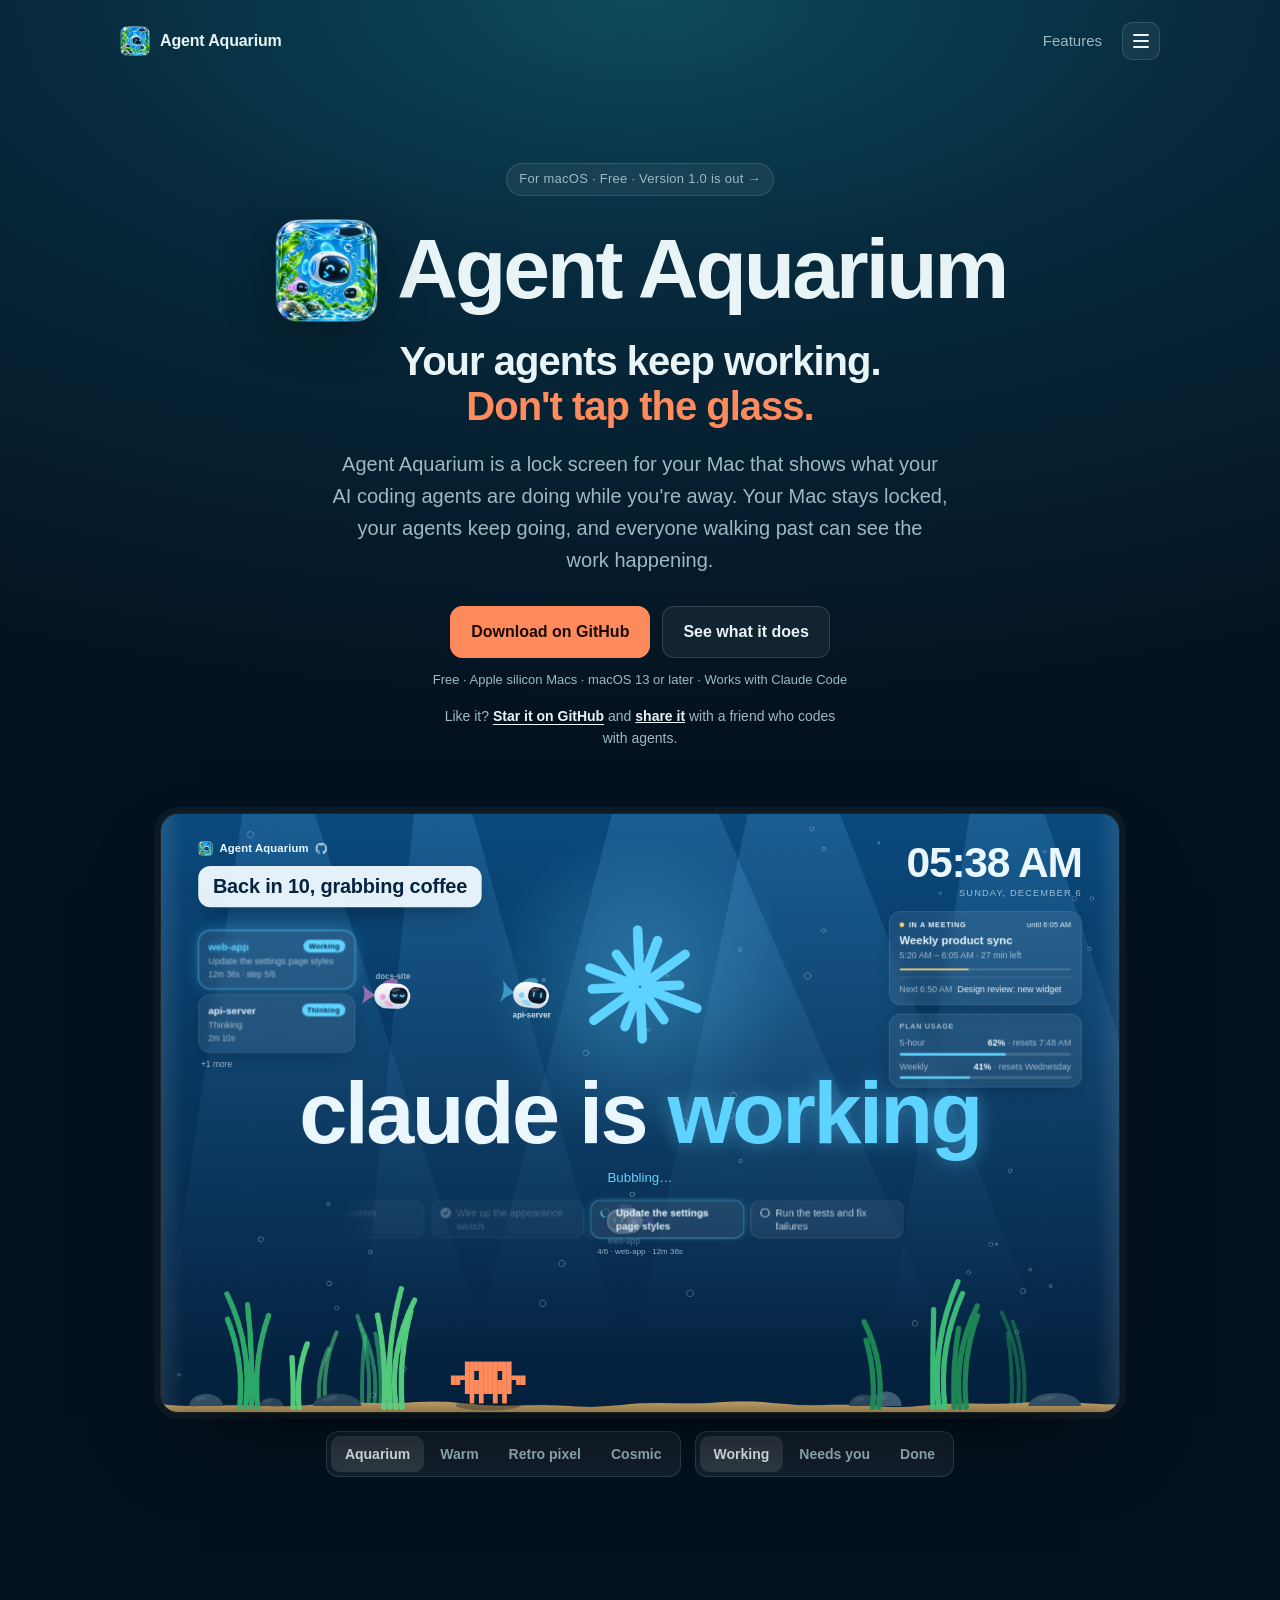
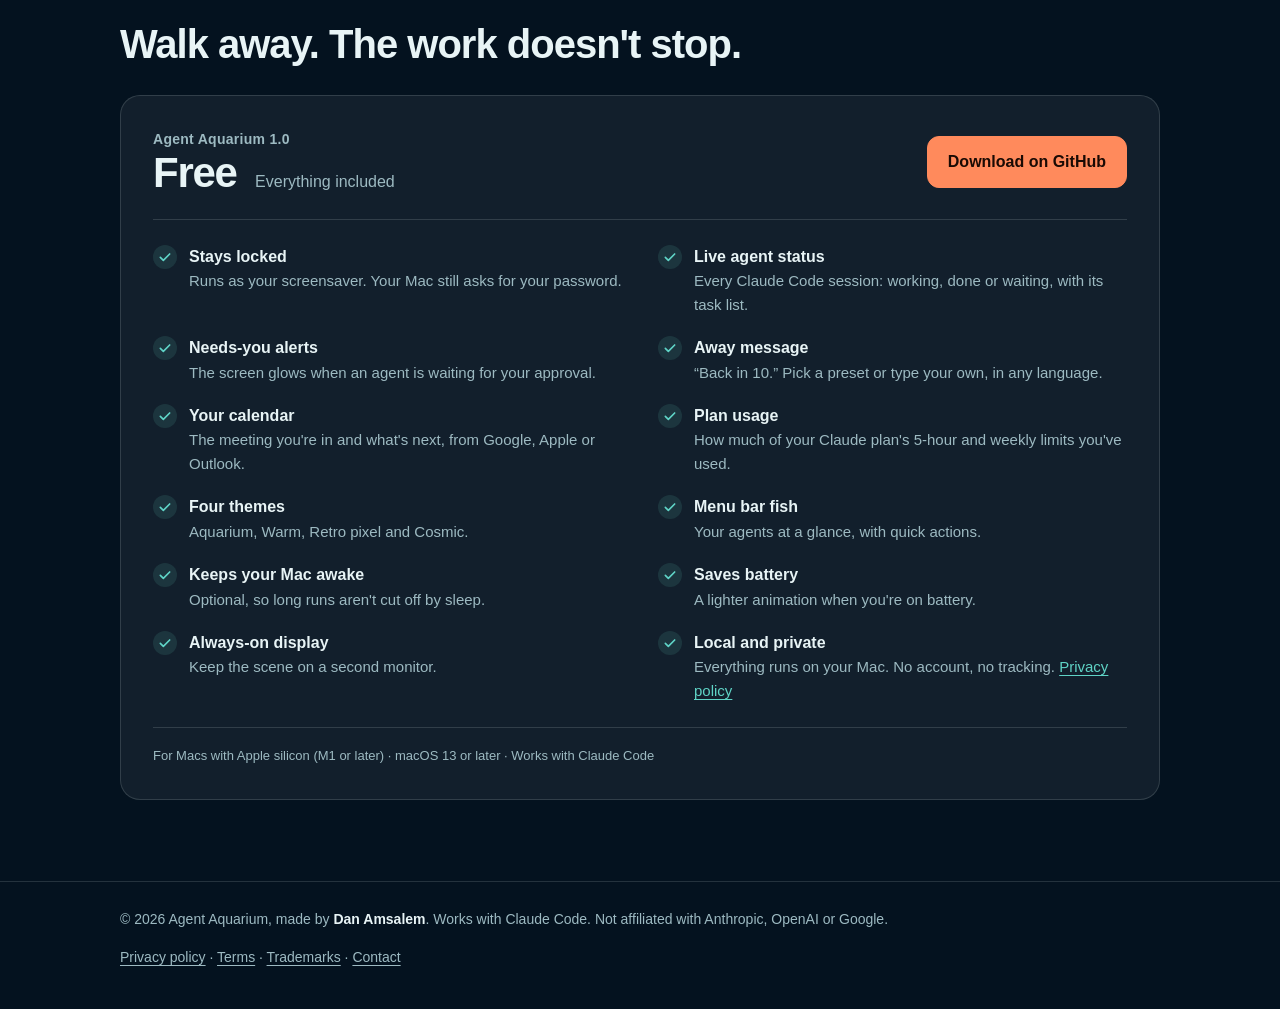
==== index.html @ f680d47b "Homepage: features as one plan-style list (Free, everything included) instead of cards" ====
<!doctype html>
<html lang="en">
<head>
<meta charset="utf-8">
<meta name="viewport" content="width=device-width, initial-scale=1">
<title>Agent Aquarium: a lock screen for your AI agents</title>
<meta name="description" content="Agent Aquarium is a Mac lock screen that shows what your AI coding agents are doing while you're away. Your Mac stays locked. Your agents keep working.">
<link rel="canonical" href="https://agentaquarium.danamsalem.com/">
<meta property="og:type" content="website">
<meta property="og:site_name" content="Agent Aquarium">
<meta property="og:title" content="Agent Aquarium: a lock screen for your AI agents">
<meta property="og:description" content="Agent Aquarium is a Mac lock screen that shows what your AI coding agents are doing while you're away. Your Mac stays locked. Your agents keep working.">
<meta property="og:url" content="https://agentaquarium.danamsalem.com/">
<meta property="og:image" content="https://agentaquarium.danamsalem.com/og-image.png">
<meta property="og:image:width" content="1200">
<meta property="og:image:height" content="630">
<meta property="og:image:alt" content="The Agent Aquarium lock screen: &quot;claude is working&quot; over an aquarium, with session cards, a meeting and plan usage">
<meta name="twitter:card" content="summary_large_image">
<meta name="twitter:title" content="Agent Aquarium: a lock screen for your AI agents">
<meta name="twitter:description" content="Agent Aquarium is a Mac lock screen that shows what your AI coding agents are doing while you're away. Your Mac stays locked. Your agents keep working.">
<meta name="twitter:image" content="https://agentaquarium.danamsalem.com/og-image.png">
<meta name="theme-color" content="#04121f">
<link rel="icon" href="/favicon.png" type="image/png">
<link rel="apple-touch-icon" href="/apple-touch-icon.png">
<link rel="stylesheet" href="style.css">
</head>
<body>
<div class="bubbles" aria-hidden="true" id="bubbles"></div>

<header class="wrap nav">
  <a class="logo" href="/" aria-label="Agent Aquarium home">
    <img src="/logo.png" alt="" width="30" height="30">
    Agent Aquarium
  </a>
  <nav><a class="hide-sm" href="#features">Features</a>
    <details class="menu">
      <summary aria-label="Menu"><span></span><span></span><span></span></summary>
      <div class="menu-panel"><a href="/" aria-current="page">Home</a><a href="/#features">Features</a><a href="/privacy">Privacy policy</a><a href="/terms">Terms</a><a href="/trademarks">Trademarks</a><a href="https://github.com/danamsalem/agent-aquarium">GitHub</a><a href="https://github.com/danamsalem/agent-aquarium/issues">Contact</a></div>
    </details>
  </nav>
</header>

<main>
  <section class="wrap hero">
    <a class="badge" href="https://github.com/danamsalem/agent-aquarium">For macOS · Free · Version 1.0 is out →</a>
    <h1><img src="/logo-large.png" alt="" width="120" height="120">Agent Aquarium</h1>
    <h2 class="tagline">Your agents keep working. <em>Don't tap the glass.</em></h2>
    <p>Agent Aquarium is a lock screen for your Mac that shows what your AI coding agents are doing while you're away. Your Mac stays locked, your agents keep going, and everyone walking past can see the work happening.</p>
    <div class="cta">
      <a class="btn primary" href="https://github.com/danamsalem/agent-aquarium/releases/latest">Download on GitHub</a>
      <a class="btn" href="#features">See what it does</a>
    </div>
    <p class="req">Free · Apple silicon Macs · macOS 13 or later · Works with Claude Code</p>
    <p class="ask">Like it? <a href="https://github.com/danamsalem/agent-aquarium">Star it on GitHub</a> and <button type="button" class="link" id="share">share it</button> with a friend who codes with agents.</p>

    <figure class="tank">
      <div class="screen" id="screen">
        <div class="stage" id="stage">
          <iframe id="live" src="/demo/?display&amp;demo=working&amp;theme=aquarium&amp;text=Back%20in%2010,%20grabbing%20coffee" title="The Agent Aquarium lock screen, running live" tabindex="-1" loading="lazy"></iframe>
          <div class="mac-lock" id="macLock" aria-hidden="true">
            <div class="mac-clock"><div class="mac-date" id="macDate"></div><div class="mac-time" id="macTime"></div></div>
            <div class="mac-login">
              <div class="mac-pfp"><svg viewBox="0 0 64 64"><circle cx="32" cy="25" r="11"/><path d="M12 54c2-11 10-17 20-17s18 6 20 17"/></svg></div>
              <div class="mac-name">Dan Amsalem</div>
              <div class="mac-field">Enter Password</div>
              <div class="mac-hint">Touch ID or Enter Password</div>
            </div>
          </div>
        </div>
      </div>
      <figcaption>
        <div class="seg" id="themes" aria-label="Theme">
          <button data-theme="aquarium" aria-pressed="true">Aquarium</button><button data-theme="warm" aria-pressed="false">Warm</button><button data-theme="pixel" aria-pressed="false">Retro pixel</button><button data-theme="cosmic" aria-pressed="false">Cosmic</button></div>
        <div class="seg" id="states" aria-label="Agent state">
          <button data-demo="working" aria-pressed="true">Working</button><button data-demo="waiting" aria-pressed="false">Needs you</button><button data-demo="done" aria-pressed="false">Done</button>
        </div>
      </figcaption>
    </figure>
  </section>

  <section class="wrap features" id="features">
    <h2>Walk away. The work doesn't stop.</h2>
    <div class="plan">
      <div class="plan-head">
        <div>
          <div class="plan-name">Agent Aquarium 1.0</div>
          <div class="plan-price">Free <span>Everything included</span></div>
        </div>
        <a class="btn primary" href="https://github.com/danamsalem/agent-aquarium/releases/latest">Download on GitHub</a>
      </div>
      <ul class="plan-list">
        <li><svg class="check" viewBox="0 0 24 24" aria-hidden="true"><path fill="none" stroke="currentColor" stroke-linecap="round" stroke-linejoin="round" stroke-width="2.5" d="m5 12.5 4.5 4.5L19 7.5"/></svg><div><b>Stays locked</b><span>Runs as your screensaver. Your Mac still asks for your password.</span></div></li>
        <li><svg class="check" viewBox="0 0 24 24" aria-hidden="true"><path fill="none" stroke="currentColor" stroke-linecap="round" stroke-linejoin="round" stroke-width="2.5" d="m5 12.5 4.5 4.5L19 7.5"/></svg><div><b>Live agent status</b><span>Every Claude Code session: working, done or waiting, with its task list.</span></div></li>
        <li><svg class="check" viewBox="0 0 24 24" aria-hidden="true"><path fill="none" stroke="currentColor" stroke-linecap="round" stroke-linejoin="round" stroke-width="2.5" d="m5 12.5 4.5 4.5L19 7.5"/></svg><div><b>Needs-you alerts</b><span>The screen glows when an agent is waiting for your approval.</span></div></li>
        <li><svg class="check" viewBox="0 0 24 24" aria-hidden="true"><path fill="none" stroke="currentColor" stroke-linecap="round" stroke-linejoin="round" stroke-width="2.5" d="m5 12.5 4.5 4.5L19 7.5"/></svg><div><b>Away message</b><span>“Back in 10.” Pick a preset or type your own, in any language.</span></div></li>
        <li><svg class="check" viewBox="0 0 24 24" aria-hidden="true"><path fill="none" stroke="currentColor" stroke-linecap="round" stroke-linejoin="round" stroke-width="2.5" d="m5 12.5 4.5 4.5L19 7.5"/></svg><div><b>Your calendar</b><span>The meeting you're in and what's next, from Google, Apple or Outlook.</span></div></li>
        <li><svg class="check" viewBox="0 0 24 24" aria-hidden="true"><path fill="none" stroke="currentColor" stroke-linecap="round" stroke-linejoin="round" stroke-width="2.5" d="m5 12.5 4.5 4.5L19 7.5"/></svg><div><b>Plan usage</b><span>How much of your Claude plan's 5-hour and weekly limits you've used.</span></div></li>
        <li><svg class="check" viewBox="0 0 24 24" aria-hidden="true"><path fill="none" stroke="currentColor" stroke-linecap="round" stroke-linejoin="round" stroke-width="2.5" d="m5 12.5 4.5 4.5L19 7.5"/></svg><div><b>Four themes</b><span>Aquarium, Warm, Retro pixel and Cosmic.</span></div></li>
        <li><svg class="check" viewBox="0 0 24 24" aria-hidden="true"><path fill="none" stroke="currentColor" stroke-linecap="round" stroke-linejoin="round" stroke-width="2.5" d="m5 12.5 4.5 4.5L19 7.5"/></svg><div><b>Menu bar fish</b><span>Your agents at a glance, with quick actions.</span></div></li>
        <li><svg class="check" viewBox="0 0 24 24" aria-hidden="true"><path fill="none" stroke="currentColor" stroke-linecap="round" stroke-linejoin="round" stroke-width="2.5" d="m5 12.5 4.5 4.5L19 7.5"/></svg><div><b>Keeps your Mac awake</b><span>Optional, so long runs aren't cut off by sleep.</span></div></li>
        <li><svg class="check" viewBox="0 0 24 24" aria-hidden="true"><path fill="none" stroke="currentColor" stroke-linecap="round" stroke-linejoin="round" stroke-width="2.5" d="m5 12.5 4.5 4.5L19 7.5"/></svg><div><b>Saves battery</b><span>A lighter animation when you're on battery.</span></div></li>
        <li><svg class="check" viewBox="0 0 24 24" aria-hidden="true"><path fill="none" stroke="currentColor" stroke-linecap="round" stroke-linejoin="round" stroke-width="2.5" d="m5 12.5 4.5 4.5L19 7.5"/></svg><div><b>Always-on display</b><span>Keep the scene on a second monitor.</span></div></li>
        <li><svg class="check" viewBox="0 0 24 24" aria-hidden="true"><path fill="none" stroke="currentColor" stroke-linecap="round" stroke-linejoin="round" stroke-width="2.5" d="m5 12.5 4.5 4.5L19 7.5"/></svg><div><b>Local and private</b><span>Everything runs on your Mac. No account, no tracking. <a href="/privacy">Privacy policy</a></span></div></li>
      </ul>
      <p class="plan-foot">For Macs with Apple silicon (M1 or later) · macOS 13 or later · Works with Claude Code</p>
    </div>
  </section>
</main>

<footer>
  <div class="wrap">
    <span>© 2026 Agent Aquarium, made by <a class="credit" href="https://github.com/danamsalem">Dan Amsalem</a>. Works with Claude Code. Not affiliated with Anthropic, OpenAI or Google.</span>
    <span><a href="/privacy">Privacy policy</a> · <a href="/terms">Terms</a> · <a href="/trademarks">Trademarks</a> · <a href="https://github.com/danamsalem/agent-aquarium/issues">Contact</a></span>
  </div>
</footer>

<script>
  // The demo is the real lock screen page (built by site-demo.js), drawn at a Mac screen's size and scaled to fit.
  const live = document.getElementById("live"), tankScreen = document.getElementById("screen"), stage = document.getElementById("stage");
  const SCREEN_W = 1440;
  new ResizeObserver(() => stage.style.transform = `scale(${tankScreen.clientWidth / SCREEN_W})`).observe(tankScreen);

  // Pointing at the screen is like touching a locked Mac: macOS draws its clock, your picture and the
  // password field over the screensaver, and hides them 29.4 s after the last input. The page reacts the
  // way it does in the app (setSystemLockUI): its clock makes room, the calendar slides up, the crab sneaks.
  const LOCK_UI_TIMEOUT = 29400, macLock = document.getElementById("macLock");
  let lastInput = 0, pointerIn = false, lockShown = false;
  function setLockUI(on) {
    if (on === lockShown) return;
    lockShown = on;
    macLock.classList.toggle("on", on);
    live.contentWindow?.setSystemLockUI?.(on);
  }
  const touched = () => { lastInput = Date.now(); setLockUI(true); };
  tankScreen.addEventListener("pointerenter", (e) => { pointerIn = e.pointerType === "mouse"; touched(); });
  tankScreen.addEventListener("pointermove", touched);
  tankScreen.addEventListener("pointerdown", touched);
  tankScreen.addEventListener("pointerleave", (e) => { pointerIn = false; if (e.pointerType === "mouse") setLockUI(false); });
  setInterval(() => { if (lockShown && Date.now() - lastInput >= LOCK_UI_TIMEOUT) setLockUI(false); }, 100);
  live.addEventListener("load", () => { lockShown = false; if (pointerIn) touched(); });
  // macOS's lock-screen clock: date above, hours and minutes without AM/PM.
  function tickMacClock() {
    const now = new Date();
    document.getElementById("macDate").textContent = now.toLocaleDateString([], { weekday: "long", month: "long", day: "numeric" });
    document.getElementById("macTime").textContent = new Intl.DateTimeFormat([], { hour: "numeric", minute: "2-digit" })
      .formatToParts(now).filter((x) => x.type !== "dayPeriod").map((x) => x.value).join("").trim();
  }
  tickMacClock();
  setInterval(tickMacClock, 1000);
  function pick(group, attr, call) {
    group.addEventListener("click", (e) => {
      const b = e.target.closest("button");
      if (!b) return;
      group.querySelectorAll("button").forEach((x) => x.setAttribute("aria-pressed", String(x === b)));
      const w = live.contentWindow, v = b.dataset[attr];
      if (w && typeof w[call] === "function") w[call](v, false);
      else { const u = new URL(live.src); u.searchParams.set(attr, v); live.src = u.href; }
    });
  }
  pick(document.getElementById("themes"), "theme", "setTheme");
  // Share: the system share sheet where there is one (phones, Safari), otherwise copy the link.
  const share = document.getElementById("share");
  share.addEventListener("click", async () => {
    const data = { title: "Agent Aquarium", text: "A Mac lock screen that shows what your AI coding agents are doing while you're away.", url: "https://agentaquarium.danamsalem.com" };
    try {
      if (navigator.share) return await navigator.share(data);
      await navigator.clipboard.writeText(data.url);
      share.textContent = "link copied";
      setTimeout(() => (share.textContent = "share it"), 2000);
    } catch {}
  });
  pick(document.getElementById("states"), "demo", "setDemo");

  // A few slow bubbles; skipped when the visitor prefers reduced motion (the CSS hides them too).
  if (!matchMedia("(prefers-reduced-motion: reduce)").matches) {
    const box = document.getElementById("bubbles");
    for (let i = 0; i < 18; i++) {
      const b = document.createElement("i"), s = 6 + Math.random() * 18;
      b.style.cssText = `left:${Math.random() * 100}%;width:${s}px;height:${s}px;animation-duration:${14 + Math.random() * 16}s;animation-delay:${-Math.random() * 30}s;--drift:${(Math.random() - .5) * 80}px`;
      box.append(b);
    }
  }
</script>
<script src="/menu.js" defer></script>
</body>
</html>
---- style.css ----
:root {
  --deep: #04121f; --mid: #072a3d; --shallow: #0d4a5c;
  --fg: #e8f4f6; --muted: #9dbac2; --line: rgba(232, 244, 246, .14);
  --glass: rgba(255, 255, 255, .06); --accent: #ff8a5c; --accent-ink: #1a0a04; --sea: #5fd3c6;
}
* { box-sizing: border-box; margin: 0; padding: 0; }
html { background: var(--deep); }
body {
  min-height: 100vh; color: var(--fg); background: radial-gradient(120% 80% at 50% 0%, var(--shallow) 0%, var(--mid) 38%, var(--deep) 100%) fixed;
  font: 16px/1.6 -apple-system, BlinkMacSystemFont, "Inter", "Segoe UI", sans-serif; -webkit-font-smoothing: antialiased;
}
a { color: var(--sea); text-underline-offset: 3px; }
a:hover { color: #8ff0e5; }
:focus-visible { outline: 2px solid var(--sea); outline-offset: 3px; border-radius: 4px; }
.wrap { width: min(1040px, 100% - 32px); margin: 0 auto; }

/* bubbles */
.bubbles { position: fixed; inset: 0; pointer-events: none; overflow: hidden; z-index: 0; }
.bubbles i { position: absolute; bottom: -40px; border-radius: 50%; border: 1px solid rgba(232, 244, 246, .28); background: radial-gradient(circle at 30% 30%, rgba(255, 255, 255, .35), rgba(255, 255, 255, .03) 60%); animation: rise linear infinite; }
@keyframes rise { to { transform: translate3d(var(--drift, 20px), -115vh, 0); } }
@media (prefers-reduced-motion: reduce) { .bubbles { display: none; } }
main, header, footer { position: relative; z-index: 1; }
header { z-index: 2; } /* its menu opens over the page */

/* nav */
.nav { display: flex; align-items: center; justify-content: space-between; padding: 22px 0; }
.logo { display: flex; align-items: center; gap: 10px; color: var(--fg); text-decoration: none; font-weight: 700; letter-spacing: -.01em; }
.logo img { width: 30px; height: 30px; }
.nav nav { display: flex; align-items: center; gap: 20px; font-size: 15px; }
.nav nav a { color: var(--muted); text-decoration: none; }
.nav nav a:hover { color: var(--fg); }

/* hamburger menu: the site's other pages */
.menu { position: relative; }
.menu summary { list-style: none; width: 38px; height: 38px; display: grid; place-content: center; gap: 4px; border-radius: 10px; border: 1px solid var(--line); background: var(--glass); cursor: pointer; }
.menu summary::-webkit-details-marker { display: none; }
.menu summary span { display: block; width: 16px; height: 2px; border-radius: 2px; background: var(--fg); transition: transform .2s ease, opacity .2s ease; }
.menu[open] summary span:nth-child(1) { transform: translateY(6px) rotate(45deg); }
.menu[open] summary span:nth-child(2) { opacity: 0; }
.menu[open] summary span:nth-child(3) { transform: translateY(-6px) rotate(-45deg); }
.menu summary:hover { background: rgba(255, 255, 255, .1); }
.menu-panel { position: absolute; right: 0; top: calc(100% + 8px); z-index: 10; min-width: 190px; padding: 6px; display: grid; border-radius: 14px;
  border: 1px solid var(--line); background: rgba(7, 42, 61, .96); backdrop-filter: blur(12px); box-shadow: 0 24px 50px -20px rgba(0, 0, 0, .8); }
.nav .menu-panel a { padding: 9px 12px; border-radius: 9px; color: var(--muted); }
.nav .menu-panel a:hover { color: var(--fg); background: rgba(255, 255, 255, .08); }
.nav .menu-panel a[aria-current="page"] { color: var(--fg); font-weight: 600; }
@media (prefers-reduced-motion: reduce) { .menu summary span { transition: none; } }

/* hero */
.hero { padding: clamp(40px, 9vh, 96px) 0 clamp(36px, 7vh, 72px); text-align: center; }
.badge { display: inline-block; padding: 5px 12px; border-radius: 999px; border: 1px solid var(--line); background: var(--glass); color: var(--muted); font-size: 13px; letter-spacing: .02em; }
a.badge { text-decoration: none; }
a.badge:hover { color: var(--fg); }
.hero h1 { margin: 22px auto 0; display: flex; align-items: center; justify-content: center; flex-wrap: wrap; gap: .22em; font-size: clamp(40px, 7.5vw, 84px); line-height: 1.02; letter-spacing: -.035em; font-weight: 750; }
.hero h1 img { width: 1.25em; height: 1.25em; filter: drop-shadow(0 10px 24px rgba(0, 0, 0, .35)); }
.hero .tagline { margin: 16px auto 0; max-width: 22ch; font-size: clamp(24px, 3.6vw, 40px); line-height: 1.12; letter-spacing: -.025em; font-weight: 700; text-wrap: balance; }
.hero .tagline em { font-style: normal; color: var(--accent); }
.hero p { margin: 20px auto 0; max-width: 58ch; color: var(--muted); font-size: clamp(17px, 2vw, 20px); text-wrap: pretty; }
.cta { margin-top: 30px; display: flex; gap: 12px; justify-content: center; flex-wrap: wrap; }
.hero .req { margin-top: 12px; color: var(--muted); font-size: 13px; }
.hero .ask { margin-top: 14px; color: var(--muted); font-size: 14px; }
.hero .ask a, .hero .ask .link { color: var(--fg); font-weight: 600; }
.link { padding: 0; border: 0; background: none; font: inherit; text-decoration: underline; cursor: pointer; }
.btn { display: inline-flex; align-items: center; gap: 8px; padding: 12px 20px; border-radius: 12px; font-weight: 650; text-decoration: none; border: 1px solid var(--line); color: var(--fg); background: var(--glass); }
.btn.primary { background: var(--accent); border-color: var(--accent); color: var(--accent-ink); }
.btn.primary:hover { background: #ff9d76; color: var(--accent-ink); }
.btn:hover { color: var(--fg); background: rgba(255, 255, 255, .1); }

/* live demo: the real lock screen page in a 1440x900 frame, scaled to the width of .screen */
.tank { margin: clamp(40px, 7vh, 64px) auto 0; max-width: 960px; }
.tank .screen { position: relative; aspect-ratio: 16 / 10; border-radius: 18px; overflow: hidden; background: #000;
  border: 1px solid var(--line); box-shadow: 0 40px 90px -40px rgba(0, 0, 0, .8), 0 0 0 6px rgba(255, 255, 255, .04); }
.tank .stage { position: absolute; left: 0; top: 0; width: 1440px; height: 900px; transform-origin: 0 0; pointer-events: none; }
.tank iframe { position: absolute; inset: 0; width: 100%; height: 100%; border: 0; }
/* macOS's own lock UI, drawn over the screensaver while you point at the screen (sizes in screen px) */
.mac-lock { position: absolute; inset: 0; color: #fff; font-family: -apple-system, BlinkMacSystemFont, "SF Pro Display", "Inter", sans-serif; text-align: center;
  opacity: 0; transition: opacity .45s ease; text-shadow: 0 1px 12px rgba(0, 0, 0, .25); }
.mac-lock.on { opacity: 1; }
.mac-clock { position: absolute; left: 0; right: 0; top: 54px; }
.mac-date { font-size: 24px; font-weight: 600; opacity: .88; }
.mac-time { margin-top: -6px; font-size: 128px; line-height: 1.05; font-weight: 700; letter-spacing: -.02em; font-variant-numeric: tabular-nums; opacity: .92; }
.mac-login { position: absolute; left: 50%; bottom: 46px; transform: translateX(-50%); display: grid; justify-items: center; gap: 8px; }
.mac-pfp { width: 56px; height: 56px; border-radius: 50%; overflow: hidden; background: linear-gradient(180deg, #b8bec7, #8a919c); box-shadow: 0 4px 14px rgba(0, 0, 0, .3); }
.mac-pfp svg { width: 100%; height: 100%; fill: #eef0f3; }
.mac-name { font-size: 15px; font-weight: 600; }
.mac-field { width: 172px; padding: 6px 14px; border-radius: 999px; background: rgba(255, 255, 255, .22); backdrop-filter: blur(16px); -webkit-backdrop-filter: blur(16px);
  font-size: 13px; color: rgba(255, 255, 255, .62); text-align: left; text-shadow: none; }
.mac-hint { font-size: 12px; opacity: .72; }
@media (prefers-reduced-motion: reduce) { .mac-lock { transition: none; } }
.tank figcaption { margin-top: 18px; display: flex; gap: 10px 14px; justify-content: center; flex-wrap: wrap; }
.seg { display: inline-flex; padding: 4px; gap: 2px; border-radius: 12px; border: 1px solid var(--line); background: var(--glass); }
.seg button { padding: 7px 14px; border: 0; border-radius: 9px; background: none; color: var(--muted); font: inherit; font-size: 14px; font-weight: 600; white-space: nowrap; cursor: pointer; }
.seg button:hover { color: var(--fg); }
.seg button[aria-pressed="true"] { background: rgba(255, 255, 255, .12); color: var(--fg); }
@media (max-width: 560px) { .seg button { padding: 7px 10px; font-size: 13px; } }

/* features */
.features { padding: clamp(48px, 9vh, 96px) 0; }
.features h2, .page h1 { font-size: clamp(28px, 4vw, 40px); letter-spacing: -.025em; line-height: 1.15; }
.plan { margin-top: 28px; padding: clamp(20px, 3vw, 32px); border-radius: 20px; background: var(--glass); border: 1px solid var(--line); }
.plan-head { display: flex; align-items: center; justify-content: space-between; gap: 16px; flex-wrap: wrap; padding-bottom: 22px; border-bottom: 1px solid var(--line); }
.plan-name { color: var(--muted); font-size: 14px; font-weight: 600; letter-spacing: .02em; }
.plan-price { font-size: clamp(32px, 4vw, 42px); font-weight: 800; letter-spacing: -.03em; line-height: 1.1; }
.plan-price span { margin-left: 8px; color: var(--muted); font-size: 16px; font-weight: 500; letter-spacing: 0; }
.plan-list { list-style: none; margin-top: 24px; display: grid; grid-template-columns: repeat(2, minmax(0, 1fr)); gap: 18px 36px; }
.plan-list li { display: flex; gap: 12px; align-items: flex-start; }
.plan-list .check { flex: none; width: 24px; height: 24px; padding: 4px; margin-top: 1px; border-radius: 50%; color: var(--sea); background: rgba(95, 211, 198, .12); }
.plan-list b { display: block; font-size: 16px; font-weight: 650; }
.plan-list span { display: block; color: var(--muted); font-size: 15px; }
.plan-foot { margin-top: 24px; padding-top: 18px; border-top: 1px solid var(--line); color: var(--muted); font-size: 13px; }
@media (max-width: 700px) { .plan-list { grid-template-columns: 1fr; } }
@media (max-width: 560px) { .nav nav a.hide-sm { display: none; } }

/* privacy page */
.page { padding: clamp(28px, 6vh, 56px) 0 64px; }
.doc { max-width: 720px; }
.doc .updated { margin-top: 8px; color: var(--muted); font-size: 14px; }
.doc .summary { margin-top: 26px; padding: 18px 20px; border-radius: 14px; background: var(--glass); border: 1px solid var(--line); }
.doc .summary ul { margin: 8px 0 0 20px; }
.doc h2 { margin-top: 38px; font-size: 21px; letter-spacing: -.01em; }
.doc p, .doc li { color: #c9dde2; }
.doc p { margin-top: 12px; }
.doc ul { margin: 12px 0 0 22px; display: grid; gap: 6px; }
.doc code { font: 14px ui-monospace, SFMono-Regular, Menlo, monospace; padding: 1px 6px; border-radius: 6px; background: rgba(255, 255, 255, .08); color: var(--fg); overflow-wrap: anywhere; }
.doc strong { color: var(--fg); }

footer { border-top: 1px solid var(--line); padding: 26px 0 40px; color: var(--muted); font-size: 14px; }
footer .wrap { display: flex; justify-content: space-between; gap: 16px; flex-wrap: wrap; }
footer a { color: var(--muted); }
footer a.credit { color: var(--fg); font-weight: 600; text-decoration: none; }
footer a.credit:hover { text-decoration: underline; }
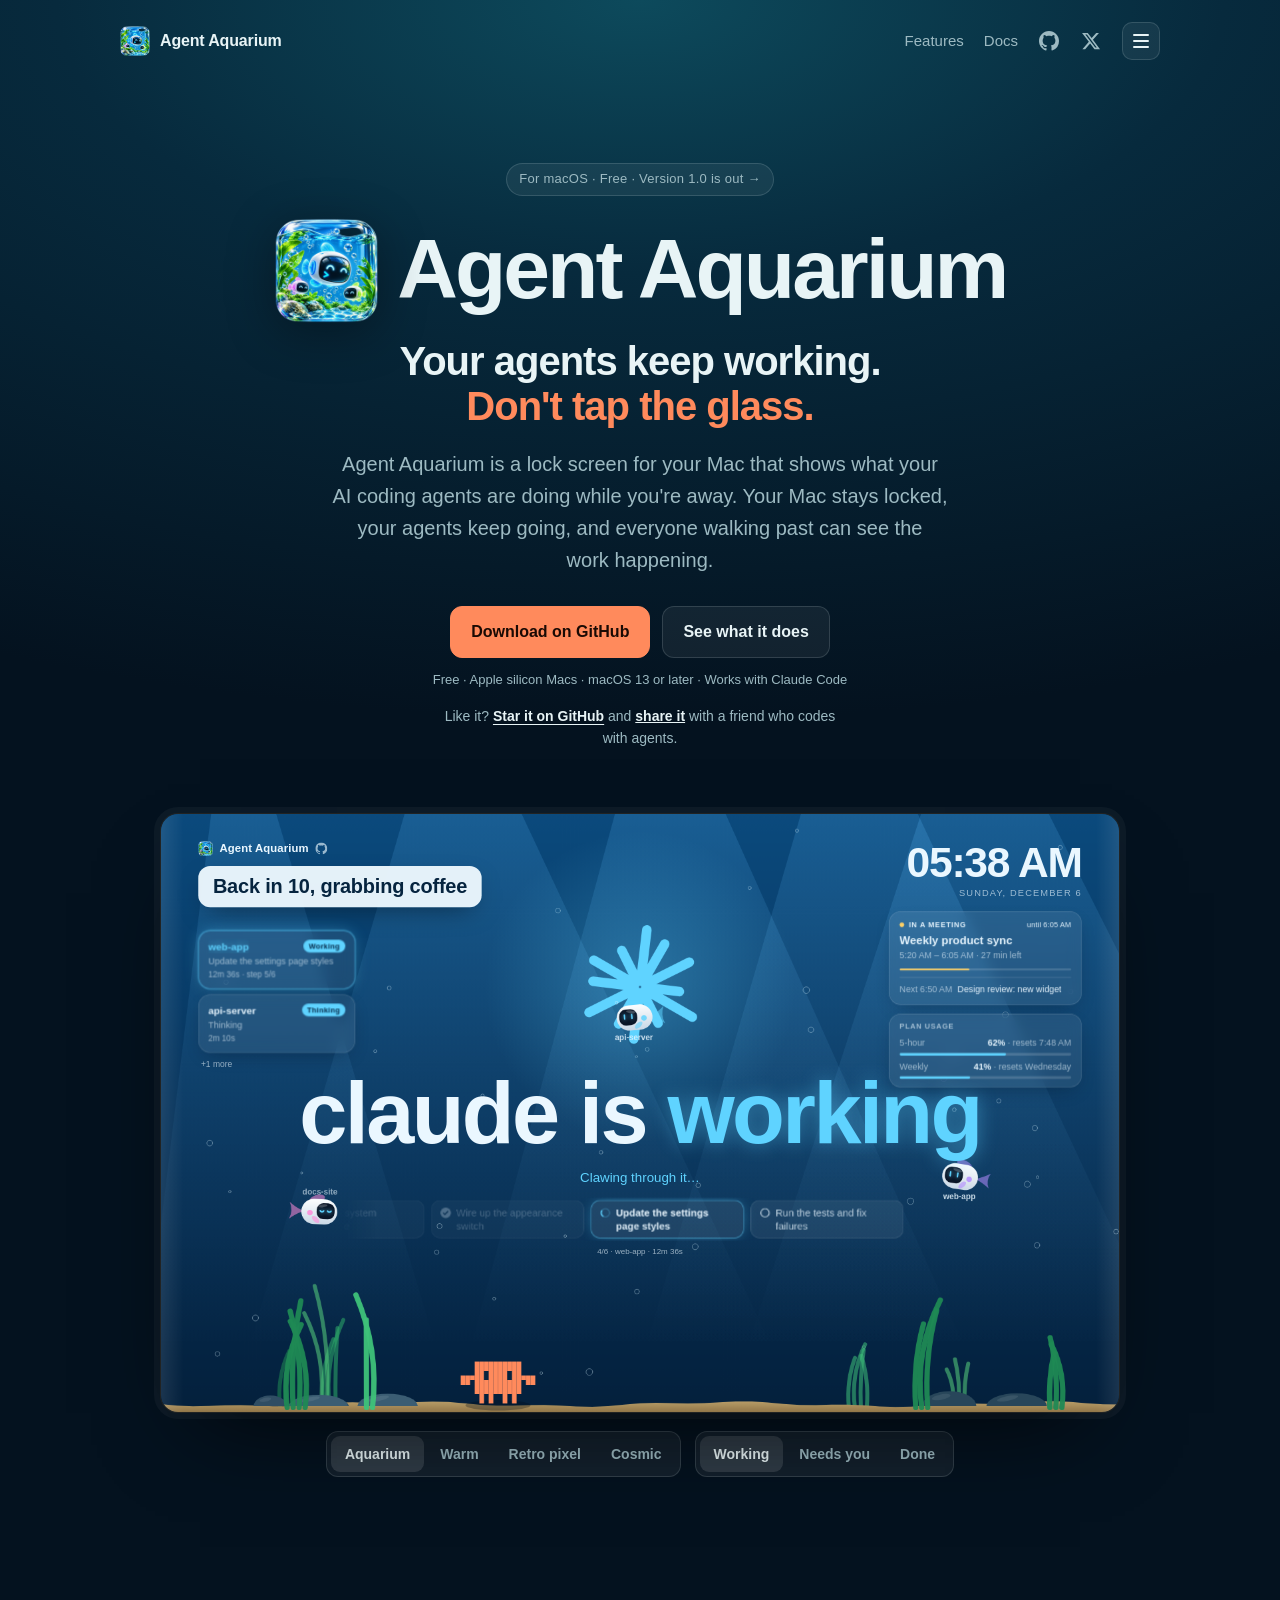
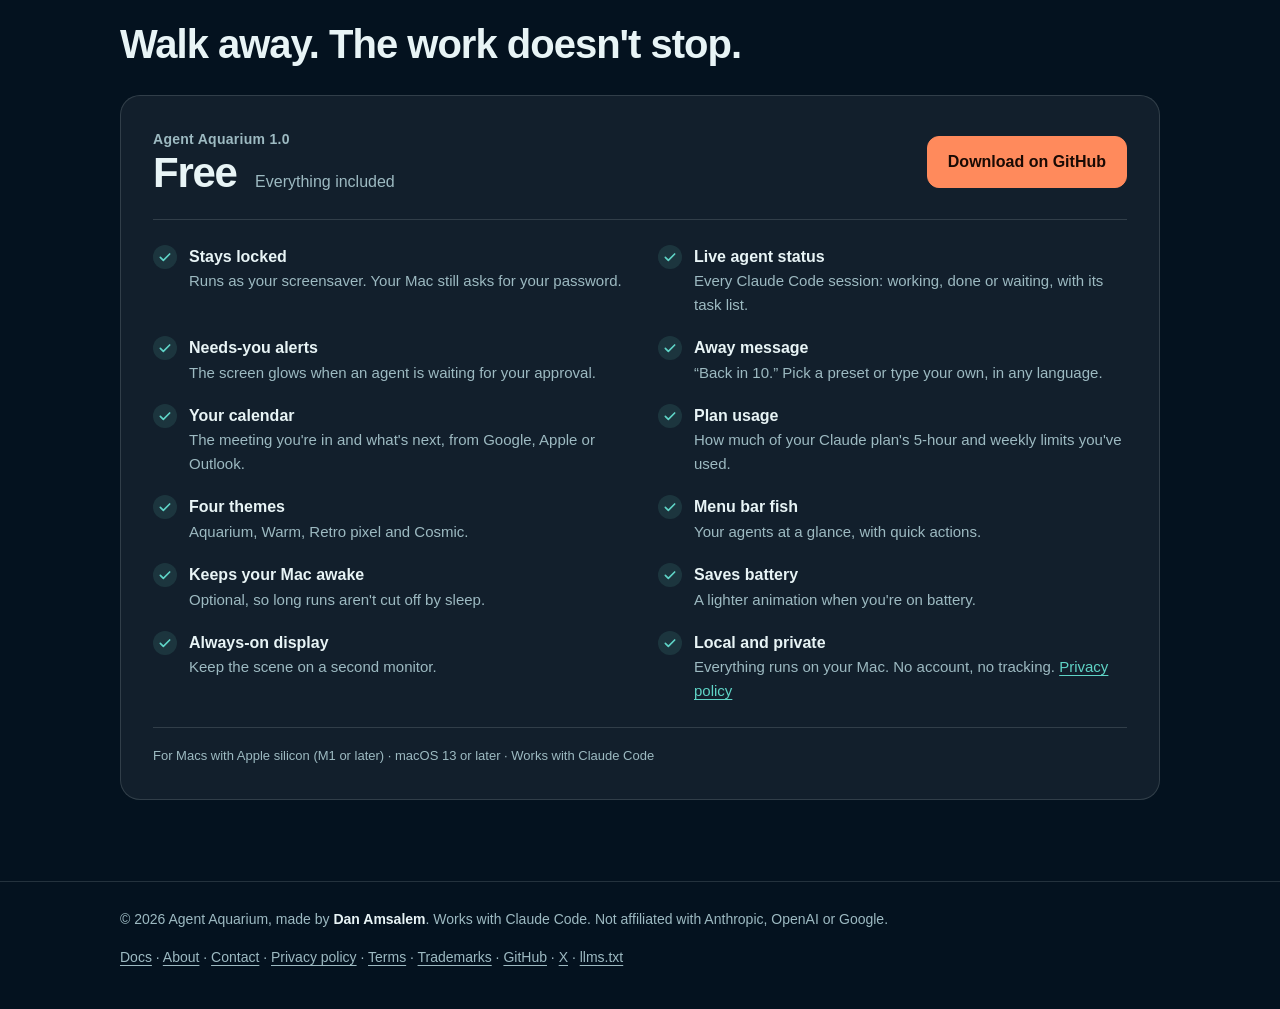
==== commit 47b9256f: "Docs, About and Contact pages, a 404 page; Docs and GitHub/X icons in the header, the full link set " ====
--- a/index.html
+++ b/index.html
@@ -16,9 +16,11 @@
 <meta property="og:image:height" content="630">
 <meta property="og:image:alt" content="The Agent Aquarium lock screen: &quot;claude is working&quot; over an aquarium, with session cards, a meeting and plan usage">
 <meta name="twitter:card" content="summary_large_image">
+<meta name="twitter:creator" content="@dannamsalem">
 <meta name="twitter:title" content="Agent Aquarium: a lock screen for your AI agents">
 <meta name="twitter:description" content="Agent Aquarium is a Mac lock screen that shows what your AI coding agents are doing while you're away. Your Mac stays locked. Your agents keep working.">
 <meta name="twitter:image" content="https://agentaquarium.danamsalem.com/og-image.png">
+<meta name="color-scheme" content="dark">
 <meta name="theme-color" content="#04121f">
 <link rel="icon" href="/favicon.png" type="image/png">
 <link rel="apple-touch-icon" href="/apple-touch-icon.png">
@@ -32,10 +34,10 @@
     <img src="/logo.png" alt="" width="30" height="30">
     Agent Aquarium
   </a>
-  <nav><a class="hide-sm" href="#features">Features</a>
+  <nav><a class="hide-sm" href="#features">Features</a><a class="hide-sm" href="/docs">Docs</a><a class="gh" href="https://github.com/danamsalem/agent-aquarium" aria-label="Agent Aquarium on GitHub"><svg viewBox="0 0 16 16" aria-hidden="true"><path fill="currentColor" d="M8 0C3.58 0 0 3.58 0 8c0 3.54 2.29 6.53 5.47 7.59.4.07.55-.17.55-.38 0-.19-.01-.82-.01-1.49-2.01.37-2.53-.49-2.69-.94-.09-.23-.48-.94-.82-1.13-.28-.15-.68-.52-.01-.53.63-.01 1.08.58 1.23.82.72 1.21 1.87.87 2.33.66.07-.52.28-.87.51-1.07-1.78-.2-3.64-.89-3.64-3.95 0-.87.31-1.59.82-2.15-.08-.2-.36-1.02.08-2.12 0 0 .67-.21 2.2.82.64-.18 1.32-.27 2-.27.68 0 1.36.09 2 .27 1.53-1.04 2.2-.82 2.2-.82.44 1.1.16 1.92.08 2.12.51.56.82 1.27.82 2.15 0 3.07-1.87 3.75-3.65 3.95.29.25.54.73.54 1.48 0 1.07-.01 1.93-.01 2.2 0 .21.15.46.55.38A8.013 8.013 0 0016 8c0-4.42-3.58-8-8-8z"/></svg></a><a class="gh" href="https://x.com/dannamsalem" aria-label="Dan Amsalem on X"><svg viewBox="0 0 24 24" aria-hidden="true"><path fill="currentColor" d="M18.244 2.25h3.308l-7.227 8.26 8.502 11.24H16.17l-5.214-6.817L4.99 21.75H1.68l7.73-8.835L1.254 2.25H8.08l4.713 6.231zm-1.161 17.52h1.833L7.084 4.126H5.117z"/></svg></a>
     <details class="menu">
       <summary aria-label="Menu"><span></span><span></span><span></span></summary>
-      <div class="menu-panel"><a href="/" aria-current="page">Home</a><a href="/#features">Features</a><a href="/privacy">Privacy policy</a><a href="/terms">Terms</a><a href="/trademarks">Trademarks</a><a href="https://github.com/danamsalem/agent-aquarium">GitHub</a><a href="https://github.com/danamsalem/agent-aquarium/issues">Contact</a></div>
+      <div class="menu-panel"><a href="/" aria-current="page">Home</a><a href="/#features">Features</a><a href="/docs">Docs</a><a href="/about">About</a><a href="/contact">Contact</a><a href="/privacy">Privacy policy</a><a href="/terms">Terms</a><a href="/trademarks">Trademarks</a><a href="https://github.com/danamsalem/agent-aquarium">GitHub</a><a href="https://x.com/dannamsalem">X</a></div>
     </details>
   </nav>
 </header>
@@ -110,7 +112,7 @@
 <footer>
   <div class="wrap">
     <span>© 2026 Agent Aquarium, made by <a class="credit" href="https://github.com/danamsalem">Dan Amsalem</a>. Works with Claude Code. Not affiliated with Anthropic, OpenAI or Google.</span>
-    <span><a href="/privacy">Privacy policy</a> · <a href="/terms">Terms</a> · <a href="/trademarks">Trademarks</a> · <a href="https://github.com/danamsalem/agent-aquarium/issues">Contact</a></span>
+    <span><a href="/docs">Docs</a> · <a href="/about">About</a> · <a href="/contact">Contact</a> · <a href="/privacy">Privacy policy</a> · <a href="/terms">Terms</a> · <a href="/trademarks">Trademarks</a> · <a href="https://github.com/danamsalem/agent-aquarium">GitHub</a> · <a href="https://x.com/dannamsalem">X</a> · <a href="/llms.txt">llms.txt</a></span>
   </div>
 </footer>
 
--- a/style.css
+++ b/style.css
@@ -29,6 +29,8 @@
 .nav nav { display: flex; align-items: center; gap: 20px; font-size: 15px; }
 .nav nav a { color: var(--muted); text-decoration: none; }
 .nav nav a:hover { color: var(--fg); }
+.nav .gh { display: grid; place-items: center; width: 22px; height: 22px; }
+.nav .gh svg { width: 20px; height: 20px; }
 
 /* hamburger menu: the site's other pages */
 .menu { position: relative; }
@@ -120,7 +122,7 @@
 .doc h2 { margin-top: 38px; font-size: 21px; letter-spacing: -.01em; }
 .doc p, .doc li { color: #c9dde2; }
 .doc p { margin-top: 12px; }
-.doc ul { margin: 12px 0 0 22px; display: grid; gap: 6px; }
+.doc ul, .doc ol { margin: 12px 0 0 22px; display: grid; gap: 6px; }
 .doc code { font: 14px ui-monospace, SFMono-Regular, Menlo, monospace; padding: 1px 6px; border-radius: 6px; background: rgba(255, 255, 255, .08); color: var(--fg); overflow-wrap: anywhere; }
 .doc strong { color: var(--fg); }
 
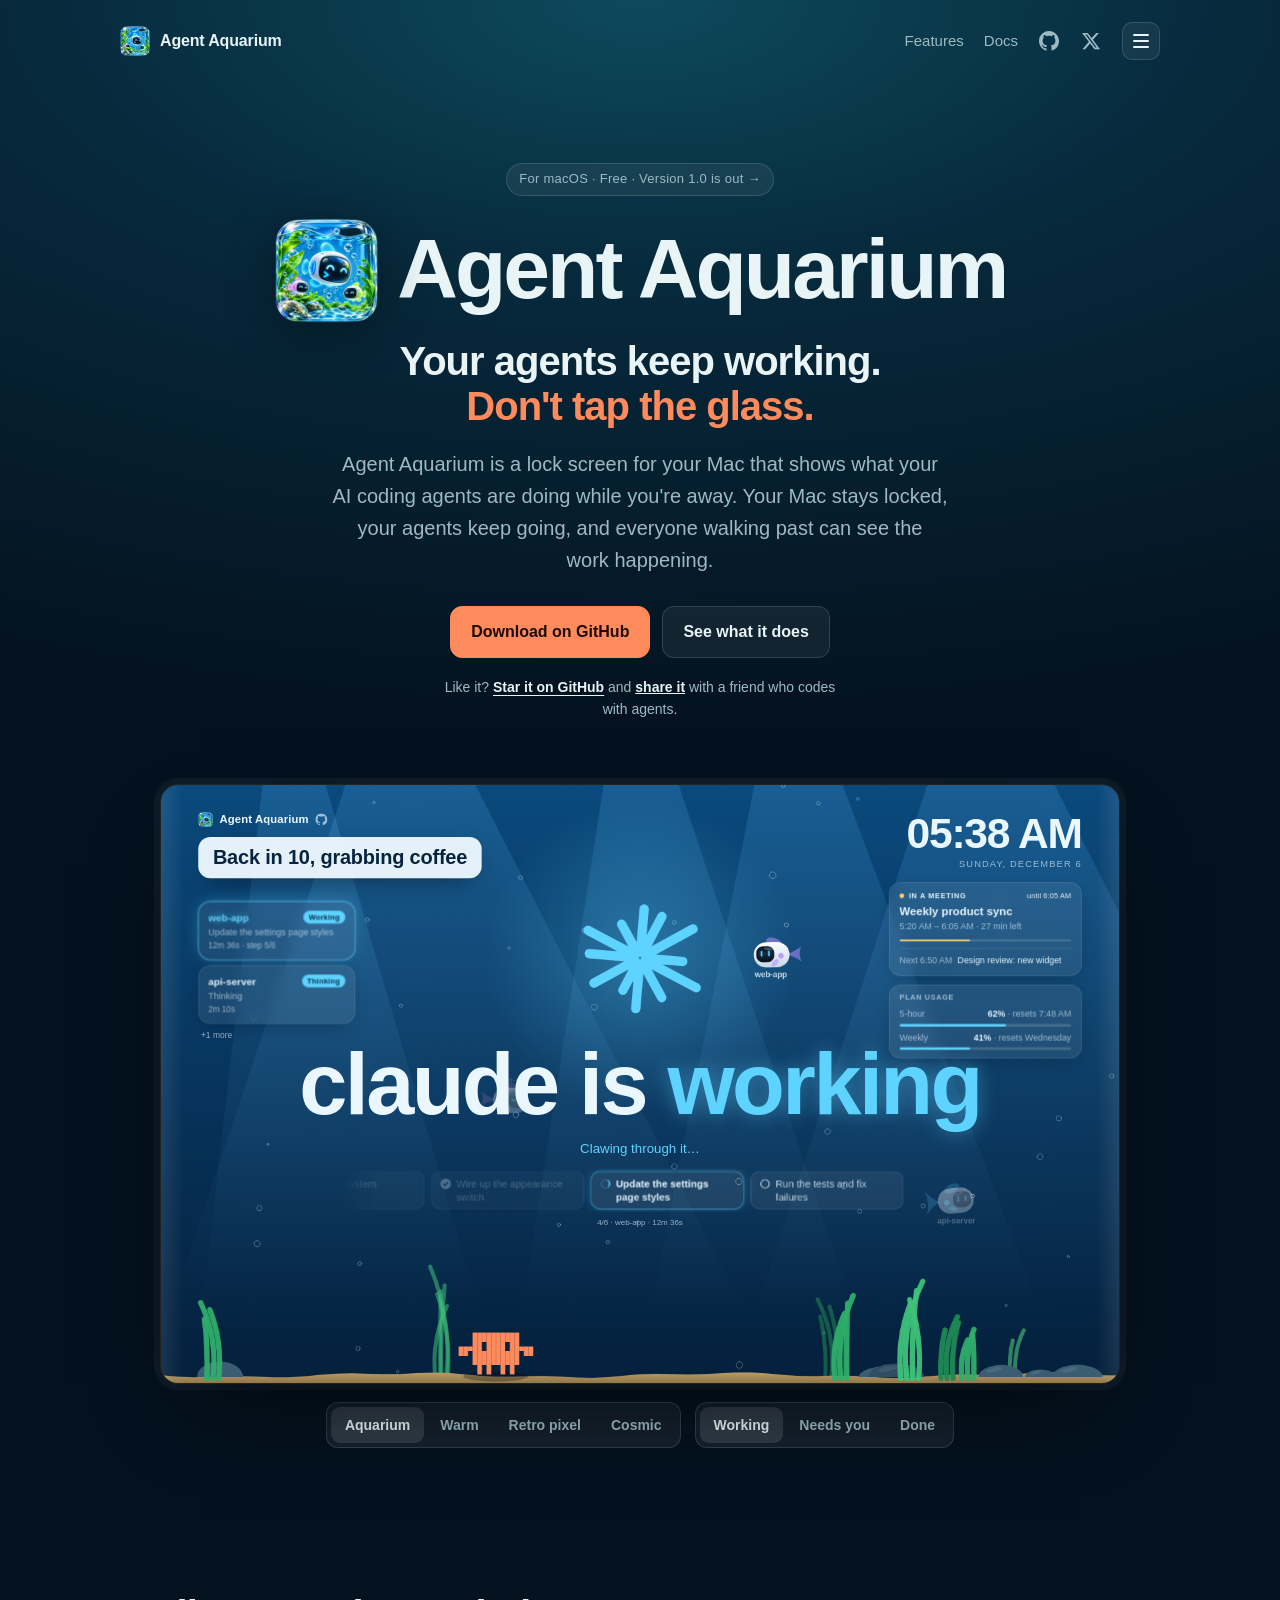
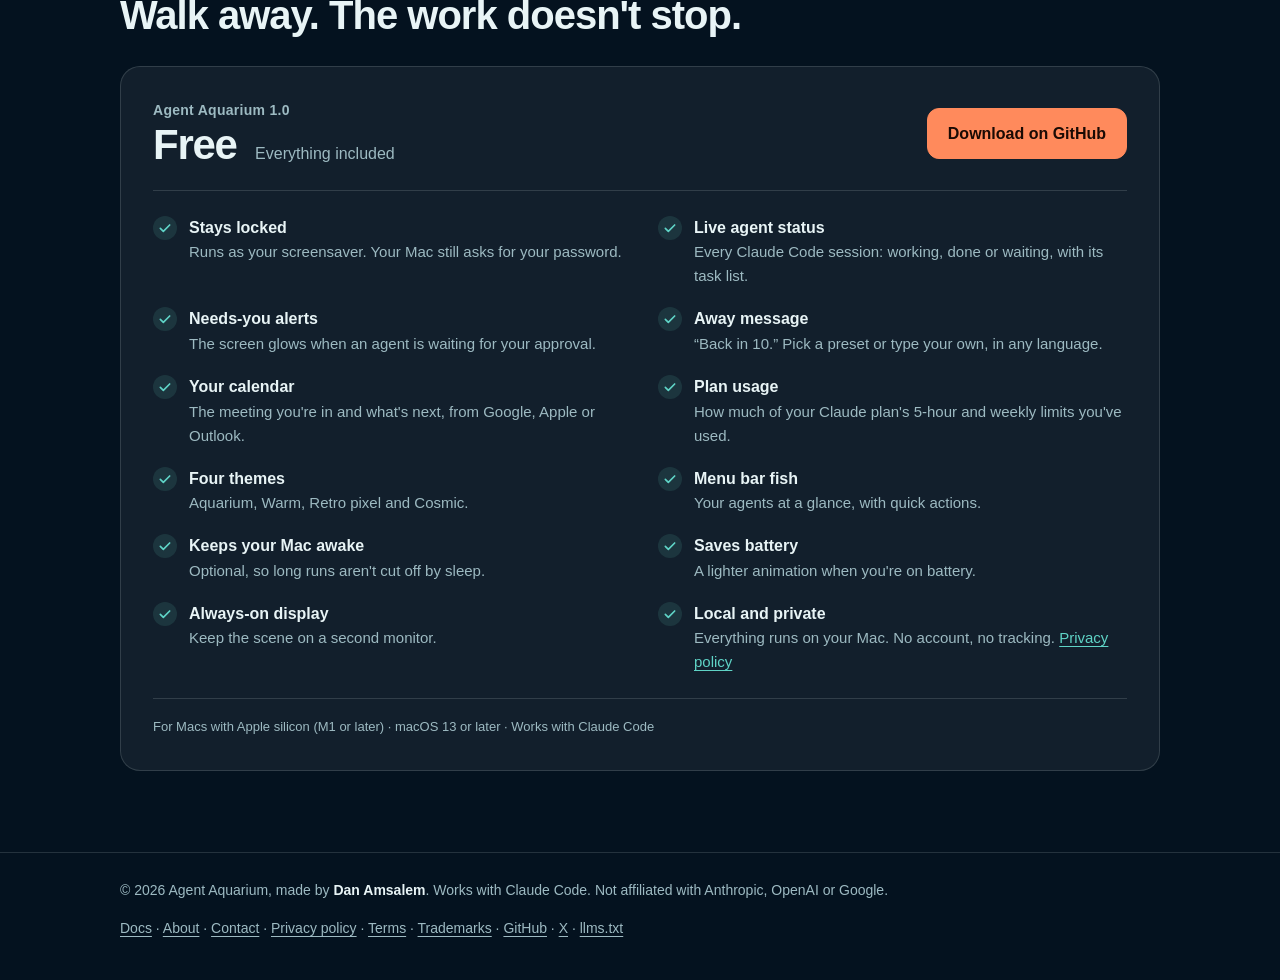
==== commit 1f2c271f: "Homepage: drop the requirements line under the buttons (the badge and the feature card have it)" ====
--- a/index.html
+++ b/index.html
@@ -52,7 +52,6 @@
       <a class="btn primary" href="https://github.com/danamsalem/agent-aquarium/releases/latest">Download on GitHub</a>
       <a class="btn" href="#features">See what it does</a>
     </div>
-    <p class="req">Free · Apple silicon Macs · macOS 13 or later · Works with Claude Code</p>
     <p class="ask">Like it? <a href="https://github.com/danamsalem/agent-aquarium">Star it on GitHub</a> and <button type="button" class="link" id="share">share it</button> with a friend who codes with agents.</p>
 
     <figure class="tank">
--- a/style.css
+++ b/style.css
@@ -59,8 +59,7 @@
 .hero .tagline em { font-style: normal; color: var(--accent); }
 .hero p { margin: 20px auto 0; max-width: 58ch; color: var(--muted); font-size: clamp(17px, 2vw, 20px); text-wrap: pretty; }
 .cta { margin-top: 30px; display: flex; gap: 12px; justify-content: center; flex-wrap: wrap; }
-.hero .req { margin-top: 12px; color: var(--muted); font-size: 13px; }
-.hero .ask { margin-top: 14px; color: var(--muted); font-size: 14px; }
+.hero .ask { margin-top: 18px; color: var(--muted); font-size: 14px; }
 .hero .ask a, .hero .ask .link { color: var(--fg); font-weight: 600; }
 .link { padding: 0; border: 0; background: none; font: inherit; text-decoration: underline; cursor: pointer; }
 .btn { display: inline-flex; align-items: center; gap: 8px; padding: 12px 20px; border-radius: 12px; font-weight: 650; text-decoration: none; border: 1px solid var(--line); color: var(--fg); background: var(--glass); }
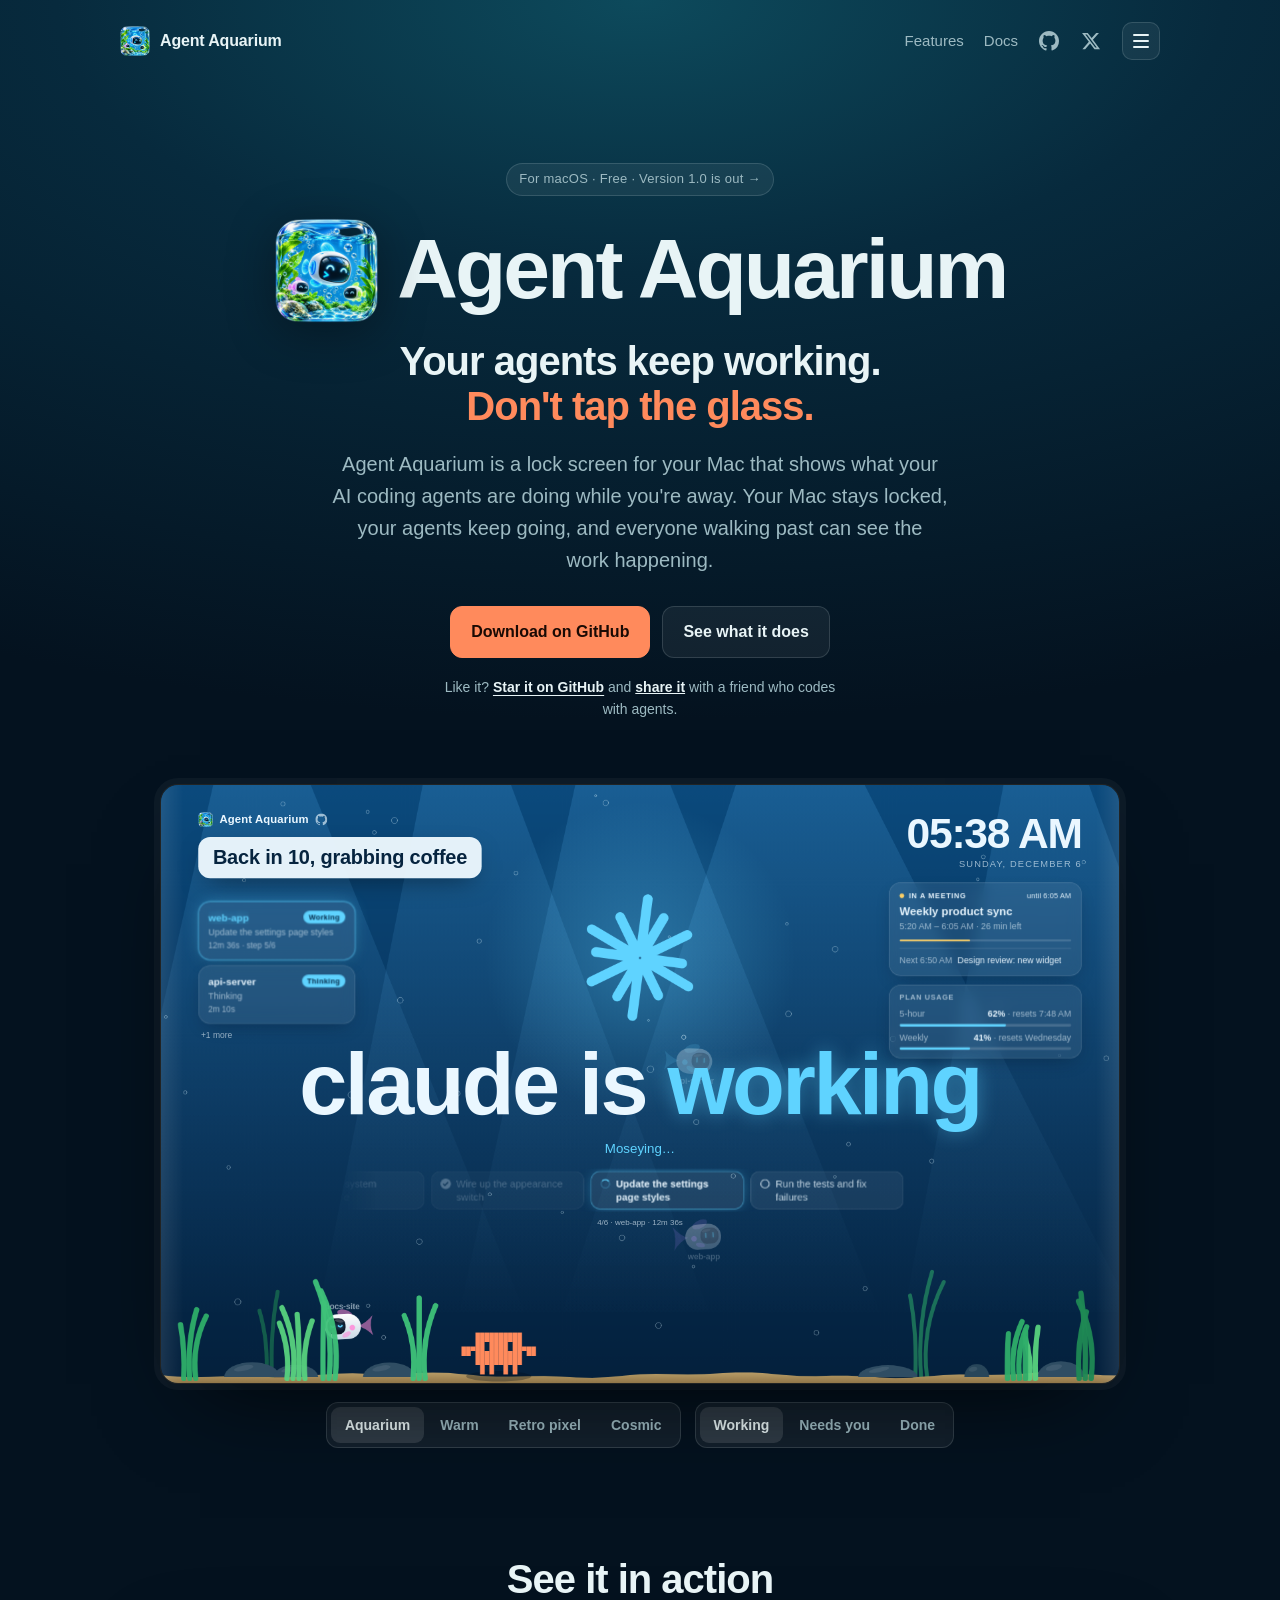
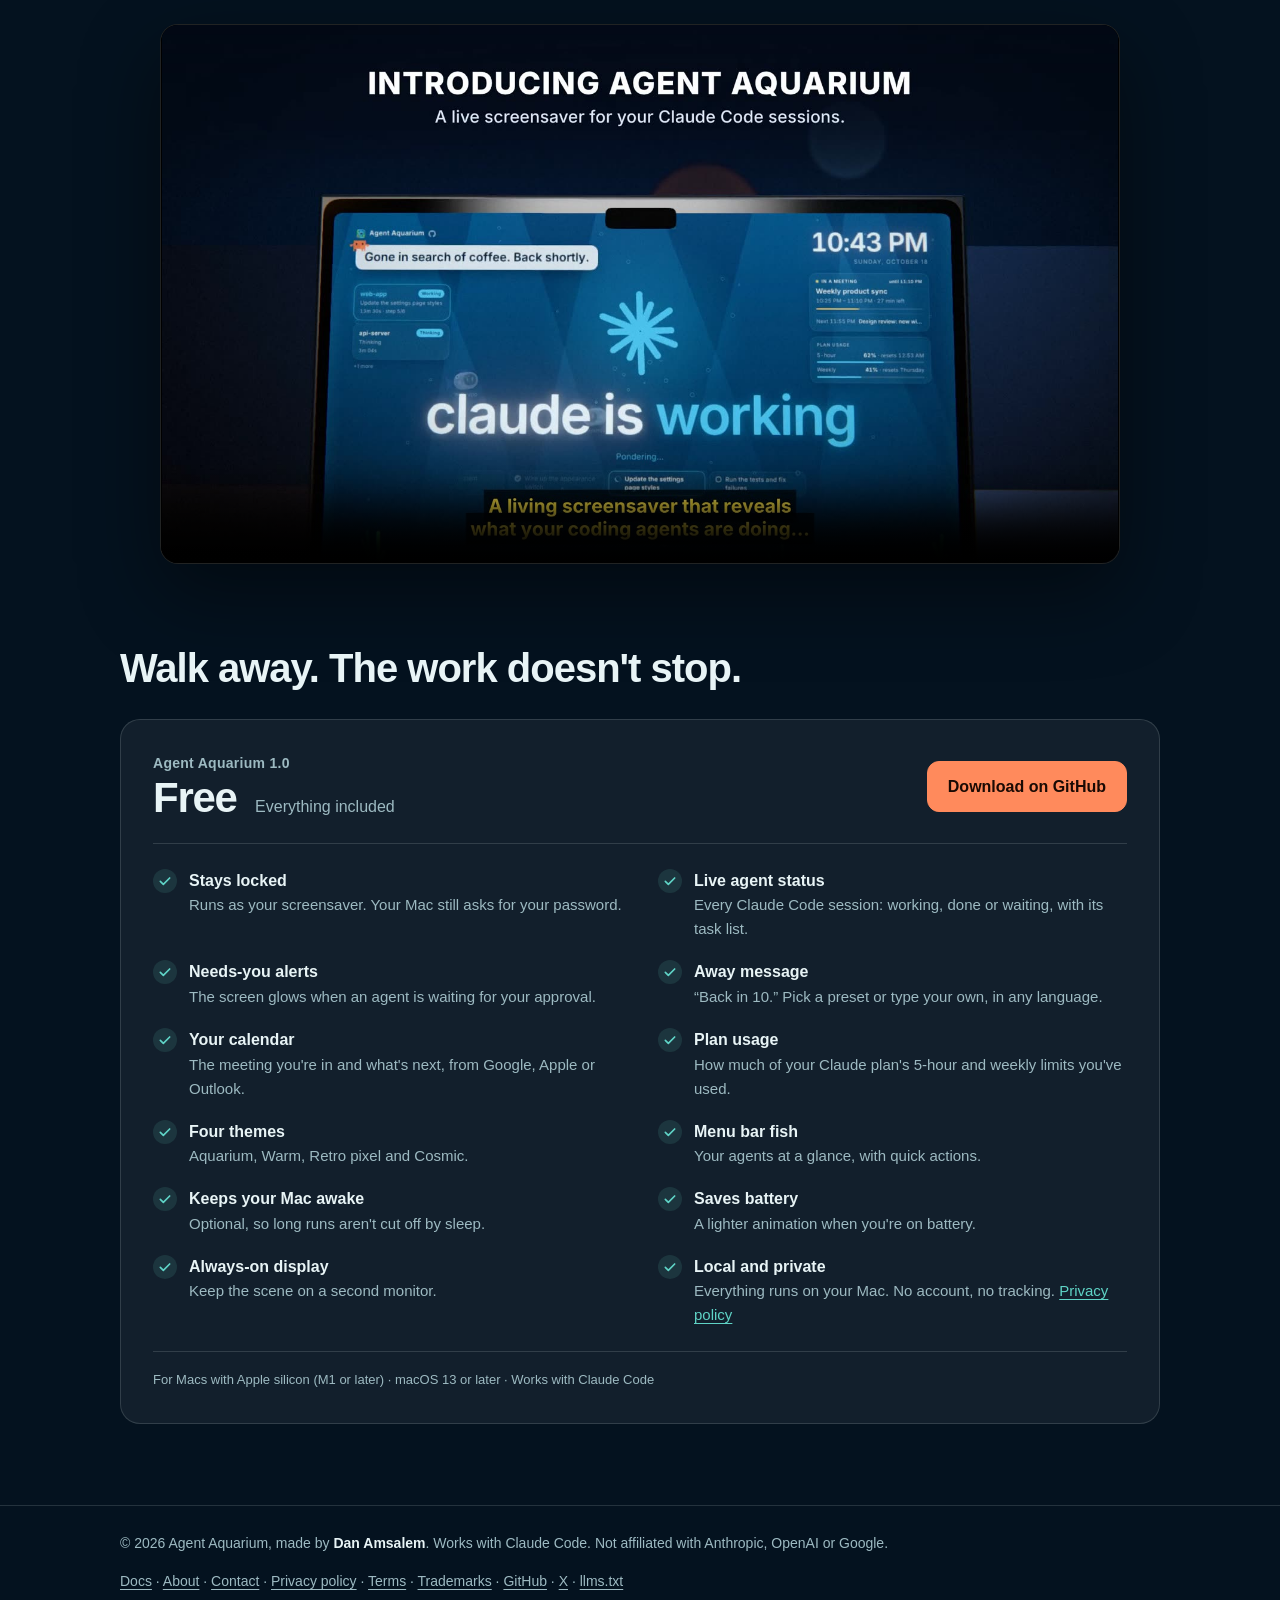
==== commit c68ad538: "Homepage: "See it in action" section with the launch film (media/film.mp4, 2:18, loads on play)" ====
--- a/index.html
+++ b/index.html
@@ -77,6 +77,13 @@
         </div>
       </figcaption>
     </figure>
+  </section>
+
+  <section class="wrap watch" id="watch">
+    <h2>See it in action</h2>
+    <div class="player">
+      <video id="video" controls playsinline preload="none" poster="/media/film.jpg" src="/media/film.mp4" aria-label="Agent Aquarium: the film (2:18)"></video>
+    </div>
   </section>
 
   <section class="wrap features" id="features">
--- a/style.css
+++ b/style.css
@@ -95,6 +95,13 @@
 .seg button[aria-pressed="true"] { background: rgba(255, 255, 255, .12); color: var(--fg); }
 @media (max-width: 560px) { .seg button { padding: 7px 10px; font-size: 13px; } }
 
+/* Video: the film */
+.watch { padding: clamp(24px, 5vh, 48px) 0 0; text-align: center; }
+.watch h2 { font-size: clamp(28px, 4vw, 40px); letter-spacing: -.025em; line-height: 1.15; }
+.player { margin: 22px auto 0; max-width: 960px; aspect-ratio: 16 / 9; border-radius: 18px; overflow: hidden; background: #000;
+  border: 1px solid var(--line); box-shadow: 0 30px 80px rgba(0, 0, 0, .45); }
+.player video { display: block; width: 100%; height: 100%; object-fit: contain; background: #000; }
+
 /* features */
 .features { padding: clamp(48px, 9vh, 96px) 0; }
 .features h2, .page h1 { font-size: clamp(28px, 4vw, 40px); letter-spacing: -.025em; line-height: 1.15; }
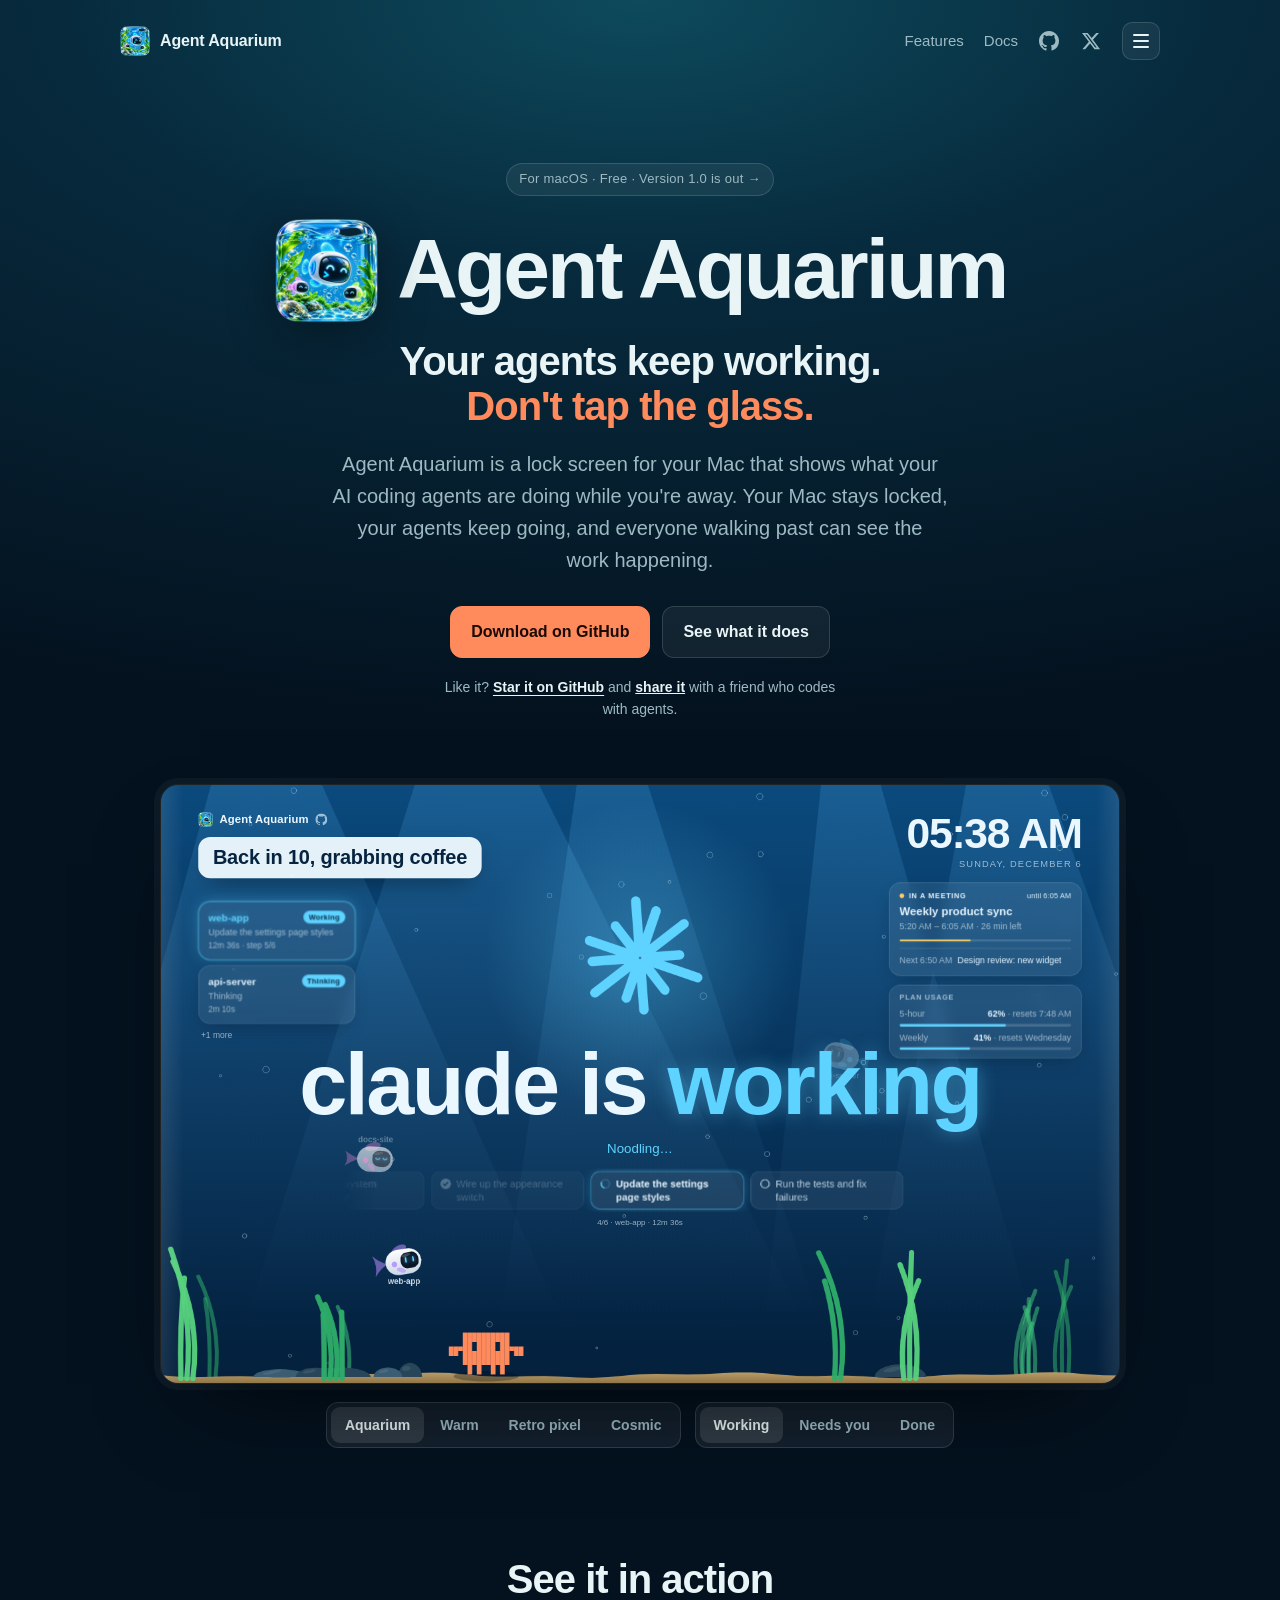
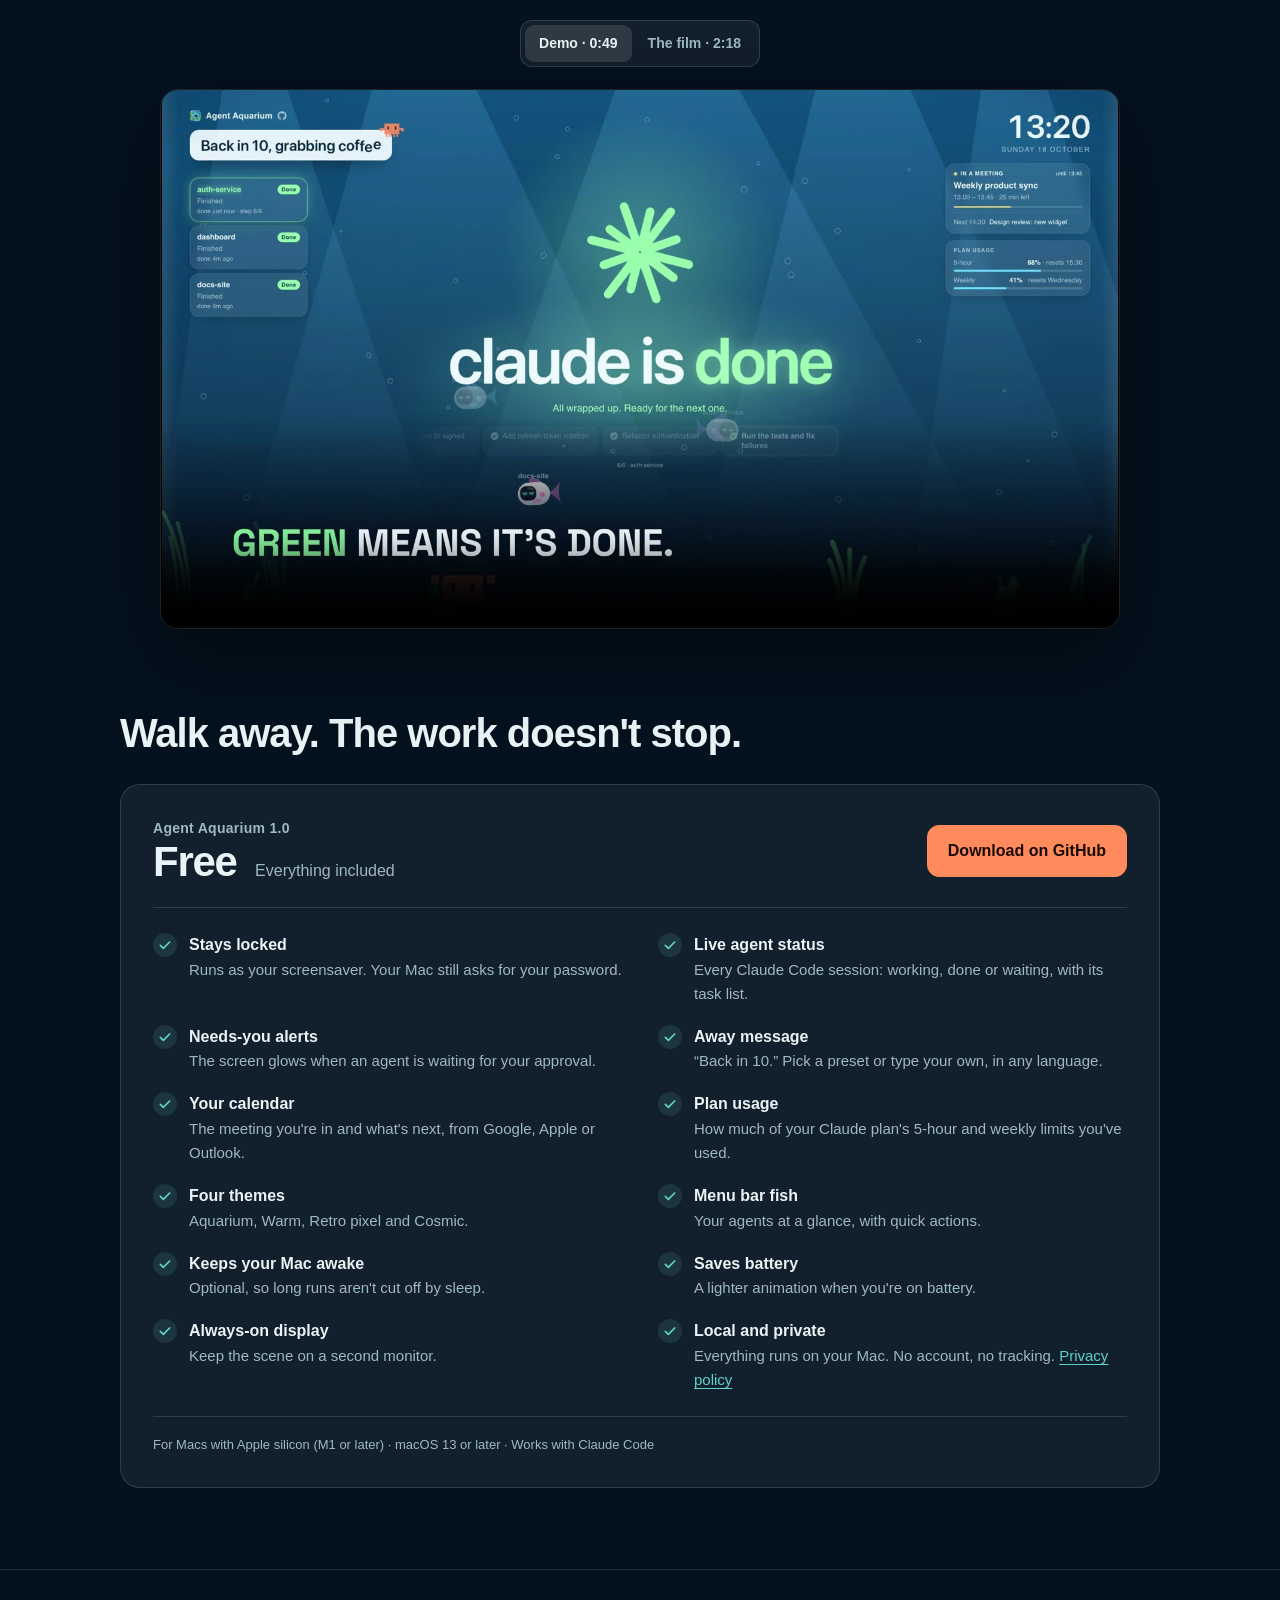
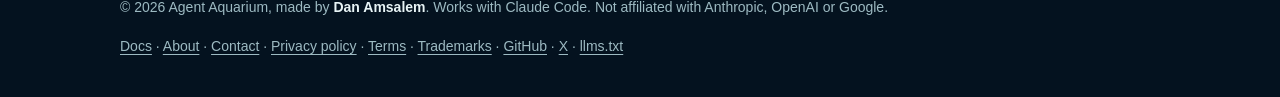
==== commit 9859b248: "Homepage: Demo / Film toggle; the 49 s product demo (media/demo.mp4) plays first" ====
--- a/index.html
+++ b/index.html
@@ -81,8 +81,11 @@
 
   <section class="wrap watch" id="watch">
     <h2>See it in action</h2>
+    <div class="seg" id="videos" aria-label="Video">
+      <button data-src="/media/demo.mp4" data-poster="/media/demo.jpg" data-label="Agent Aquarium: the demo (0:49)" aria-pressed="true">Demo · 0:49</button><button data-src="/media/film.mp4" data-poster="/media/film.jpg" data-label="Agent Aquarium: the film (2:18)" aria-pressed="false">The film · 2:18</button>
+    </div>
     <div class="player">
-      <video id="video" controls playsinline preload="none" poster="/media/film.jpg" src="/media/film.mp4" aria-label="Agent Aquarium: the film (2:18)"></video>
+      <video id="video" controls playsinline preload="none" poster="/media/demo.jpg" src="/media/demo.mp4" aria-label="Agent Aquarium: the demo (0:49)"></video>
     </div>
   </section>
 
@@ -179,6 +182,19 @@
   });
   pick(document.getElementById("states"), "demo", "setDemo");
 
+  // Two videos, one player: the short demo and the nature-documentary film.
+  const video = document.getElementById("video"), videos = document.getElementById("videos");
+  videos.addEventListener("click", (e) => {
+    const b = e.target.closest("button");
+    if (!b || b.getAttribute("aria-pressed") === "true") return;
+    videos.querySelectorAll("button").forEach((x) => x.setAttribute("aria-pressed", String(x === b)));
+    const playing = !video.paused;
+    video.poster = b.dataset.poster;
+    video.src = b.dataset.src;
+    video.setAttribute("aria-label", b.dataset.label);
+    if (playing) video.play().catch(() => {});
+  });
+
   // A few slow bubbles; skipped when the visitor prefers reduced motion (the CSS hides them too).
   if (!matchMedia("(prefers-reduced-motion: reduce)").matches) {
     const box = document.getElementById("bubbles");
--- a/style.css
+++ b/style.css
@@ -95,12 +95,14 @@
 .seg button[aria-pressed="true"] { background: rgba(255, 255, 255, .12); color: var(--fg); }
 @media (max-width: 560px) { .seg button { padding: 7px 10px; font-size: 13px; } }
 
-/* Video: the film */
+/* Videos: the demo and the film, one player */
 .watch { padding: clamp(24px, 5vh, 48px) 0 0; text-align: center; }
 .watch h2 { font-size: clamp(28px, 4vw, 40px); letter-spacing: -.025em; line-height: 1.15; }
-.player { margin: 22px auto 0; max-width: 960px; aspect-ratio: 16 / 9; border-radius: 18px; overflow: hidden; background: #000;
+.watch .seg { margin-top: 18px; }
+.player { position: relative; width: 100%; max-width: 960px; contain: size layout; margin: 22px auto 0; aspect-ratio: 16 / 9; border-radius: 18px; overflow: hidden; background: #000;
   border: 1px solid var(--line); box-shadow: 0 30px 80px rgba(0, 0, 0, .45); }
-.player video { display: block; width: 100%; height: 100%; object-fit: contain; background: #000; }
+/* Pinned inside the box (like the hero demo), so Safari can't size the page from the video's own 1920px width */
+.player video { position: absolute; inset: 0; width: 100%; height: 100%; object-fit: contain; background: #000; }
 
 /* features */
 .features { padding: clamp(48px, 9vh, 96px) 0; }
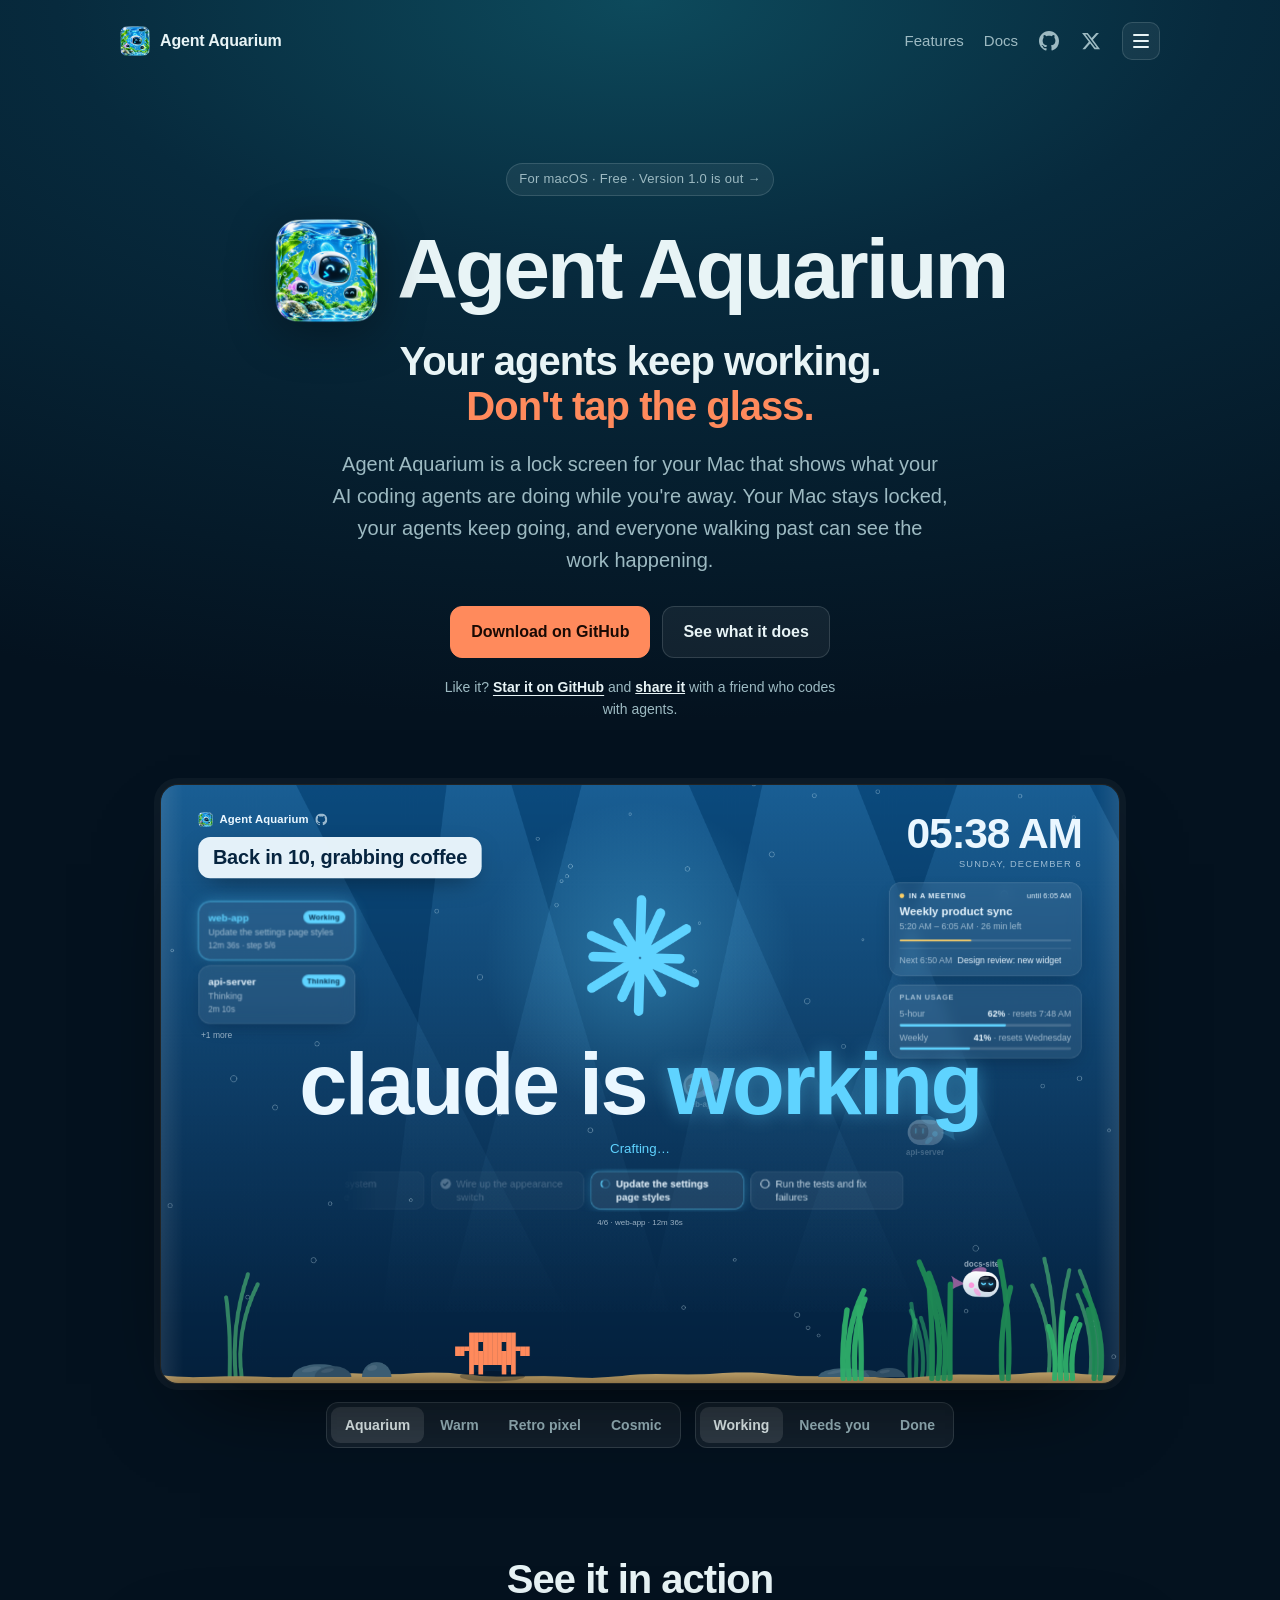
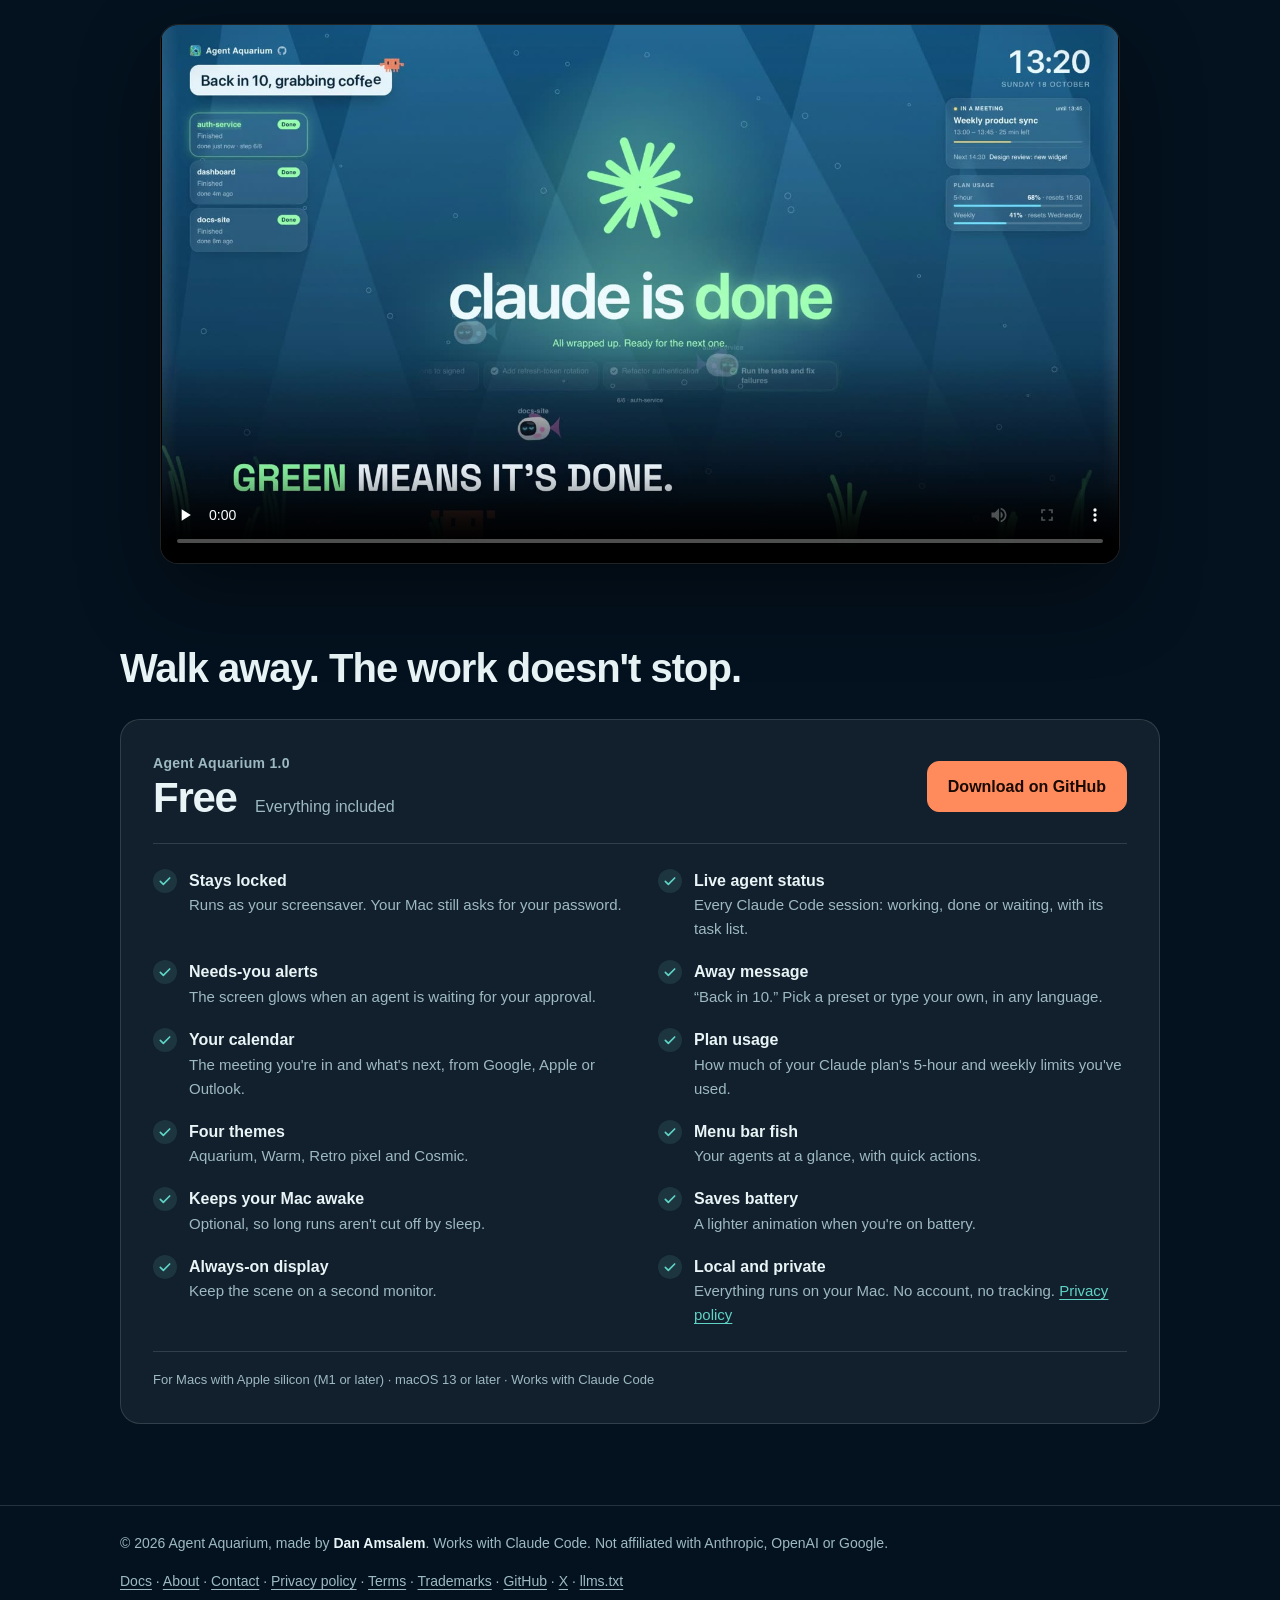
==== commit 5c1ffdbb: "Homepage: the demo only (film and the Demo / Film toggle removed)" ====
--- a/index.html
+++ b/index.html
@@ -81,9 +81,6 @@
 
   <section class="wrap watch" id="watch">
     <h2>See it in action</h2>
-    <div class="seg" id="videos" aria-label="Video">
-      <button data-src="/media/demo.mp4" data-poster="/media/demo.jpg" data-label="Agent Aquarium: the demo (0:49)" aria-pressed="true">Demo · 0:49</button><button data-src="/media/film.mp4" data-poster="/media/film.jpg" data-label="Agent Aquarium: the film (2:18)" aria-pressed="false">The film · 2:18</button>
-    </div>
     <div class="player">
       <video id="video" controls playsinline preload="none" poster="/media/demo.jpg" src="/media/demo.mp4" aria-label="Agent Aquarium: the demo (0:49)"></video>
     </div>
@@ -182,19 +179,6 @@
   });
   pick(document.getElementById("states"), "demo", "setDemo");
 
-  // Two videos, one player: the short demo and the nature-documentary film.
-  const video = document.getElementById("video"), videos = document.getElementById("videos");
-  videos.addEventListener("click", (e) => {
-    const b = e.target.closest("button");
-    if (!b || b.getAttribute("aria-pressed") === "true") return;
-    videos.querySelectorAll("button").forEach((x) => x.setAttribute("aria-pressed", String(x === b)));
-    const playing = !video.paused;
-    video.poster = b.dataset.poster;
-    video.src = b.dataset.src;
-    video.setAttribute("aria-label", b.dataset.label);
-    if (playing) video.play().catch(() => {});
-  });
-
   // A few slow bubbles; skipped when the visitor prefers reduced motion (the CSS hides them too).
   if (!matchMedia("(prefers-reduced-motion: reduce)").matches) {
     const box = document.getElementById("bubbles");
--- a/style.css
+++ b/style.css
@@ -95,10 +95,9 @@
 .seg button[aria-pressed="true"] { background: rgba(255, 255, 255, .12); color: var(--fg); }
 @media (max-width: 560px) { .seg button { padding: 7px 10px; font-size: 13px; } }
 
-/* Videos: the demo and the film, one player */
+/* The demo video */
 .watch { padding: clamp(24px, 5vh, 48px) 0 0; text-align: center; }
 .watch h2 { font-size: clamp(28px, 4vw, 40px); letter-spacing: -.025em; line-height: 1.15; }
-.watch .seg { margin-top: 18px; }
 .player { position: relative; width: 100%; max-width: 960px; contain: size layout; margin: 22px auto 0; aspect-ratio: 16 / 9; border-radius: 18px; overflow: hidden; background: #000;
   border: 1px solid var(--line); box-shadow: 0 30px 80px rgba(0, 0, 0, .45); }
 /* Pinned inside the box (like the hero demo), so Safari can't size the page from the video's own 1920px width */
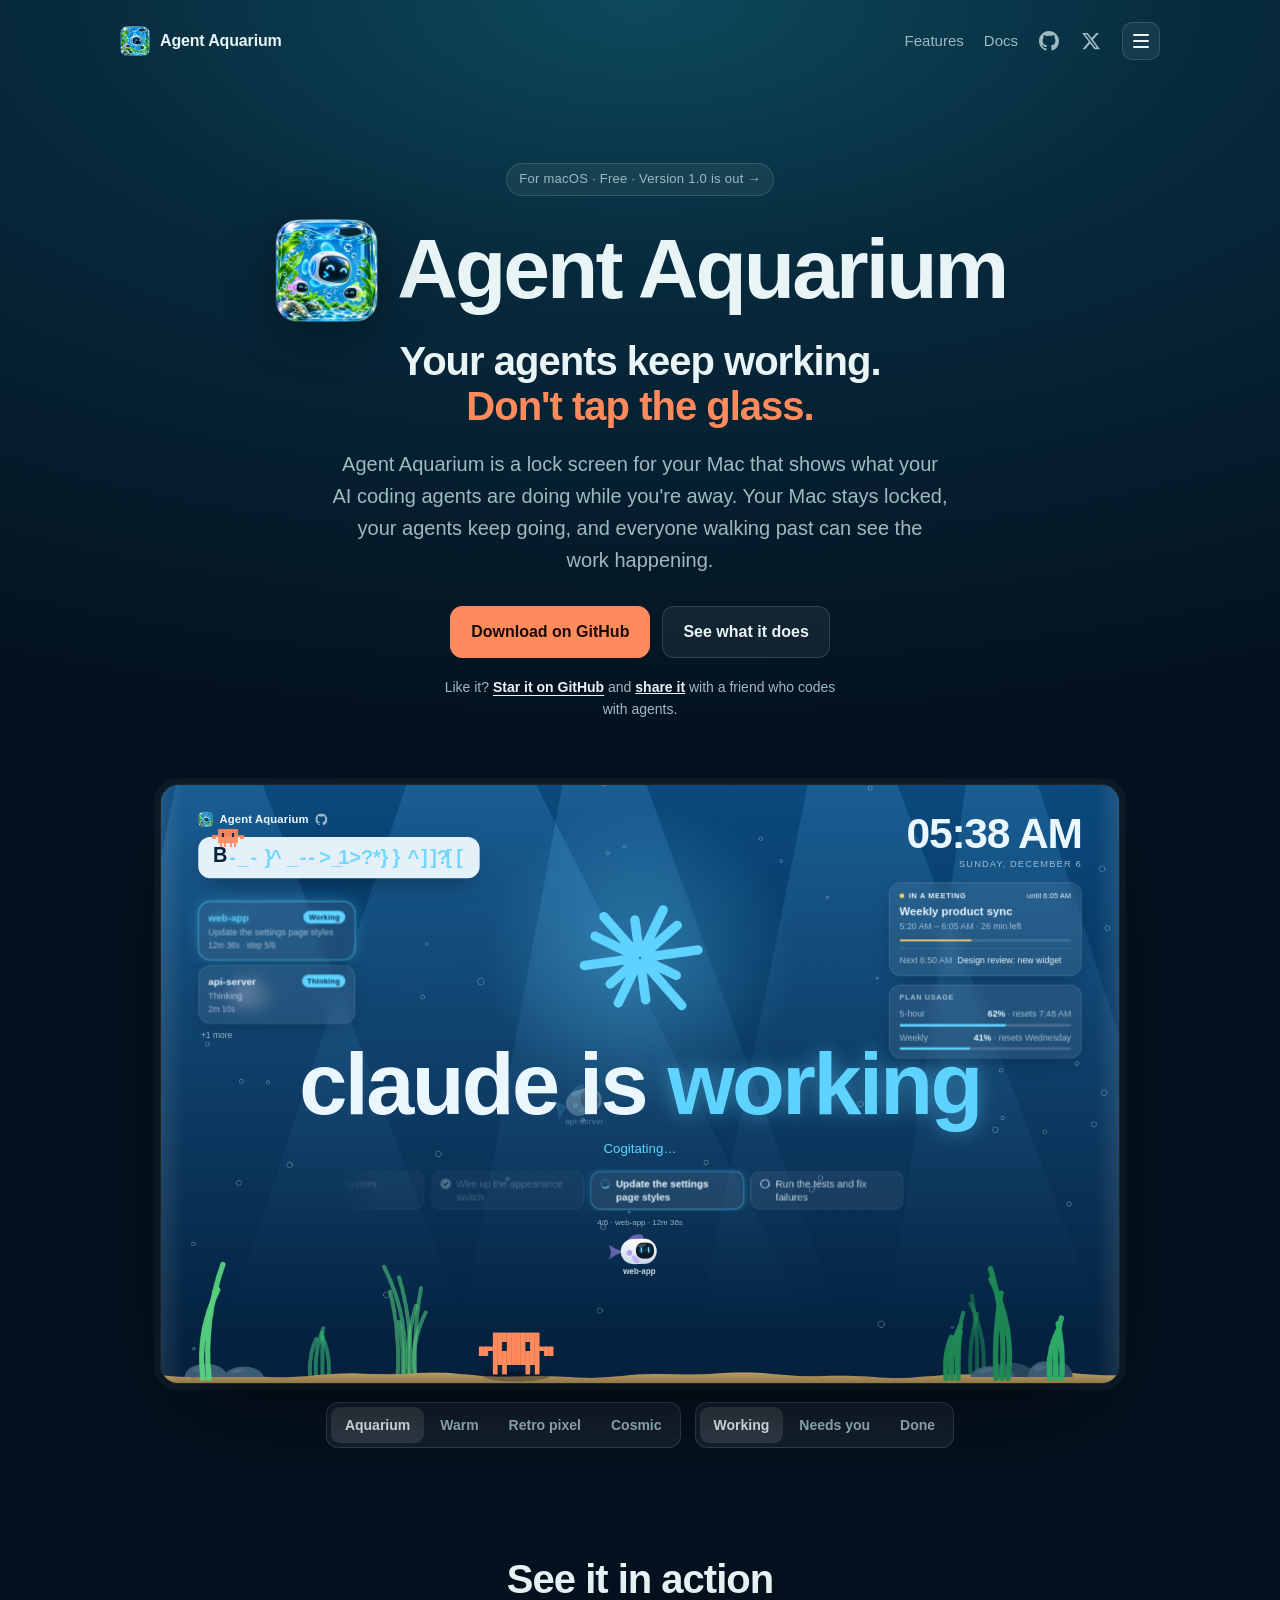
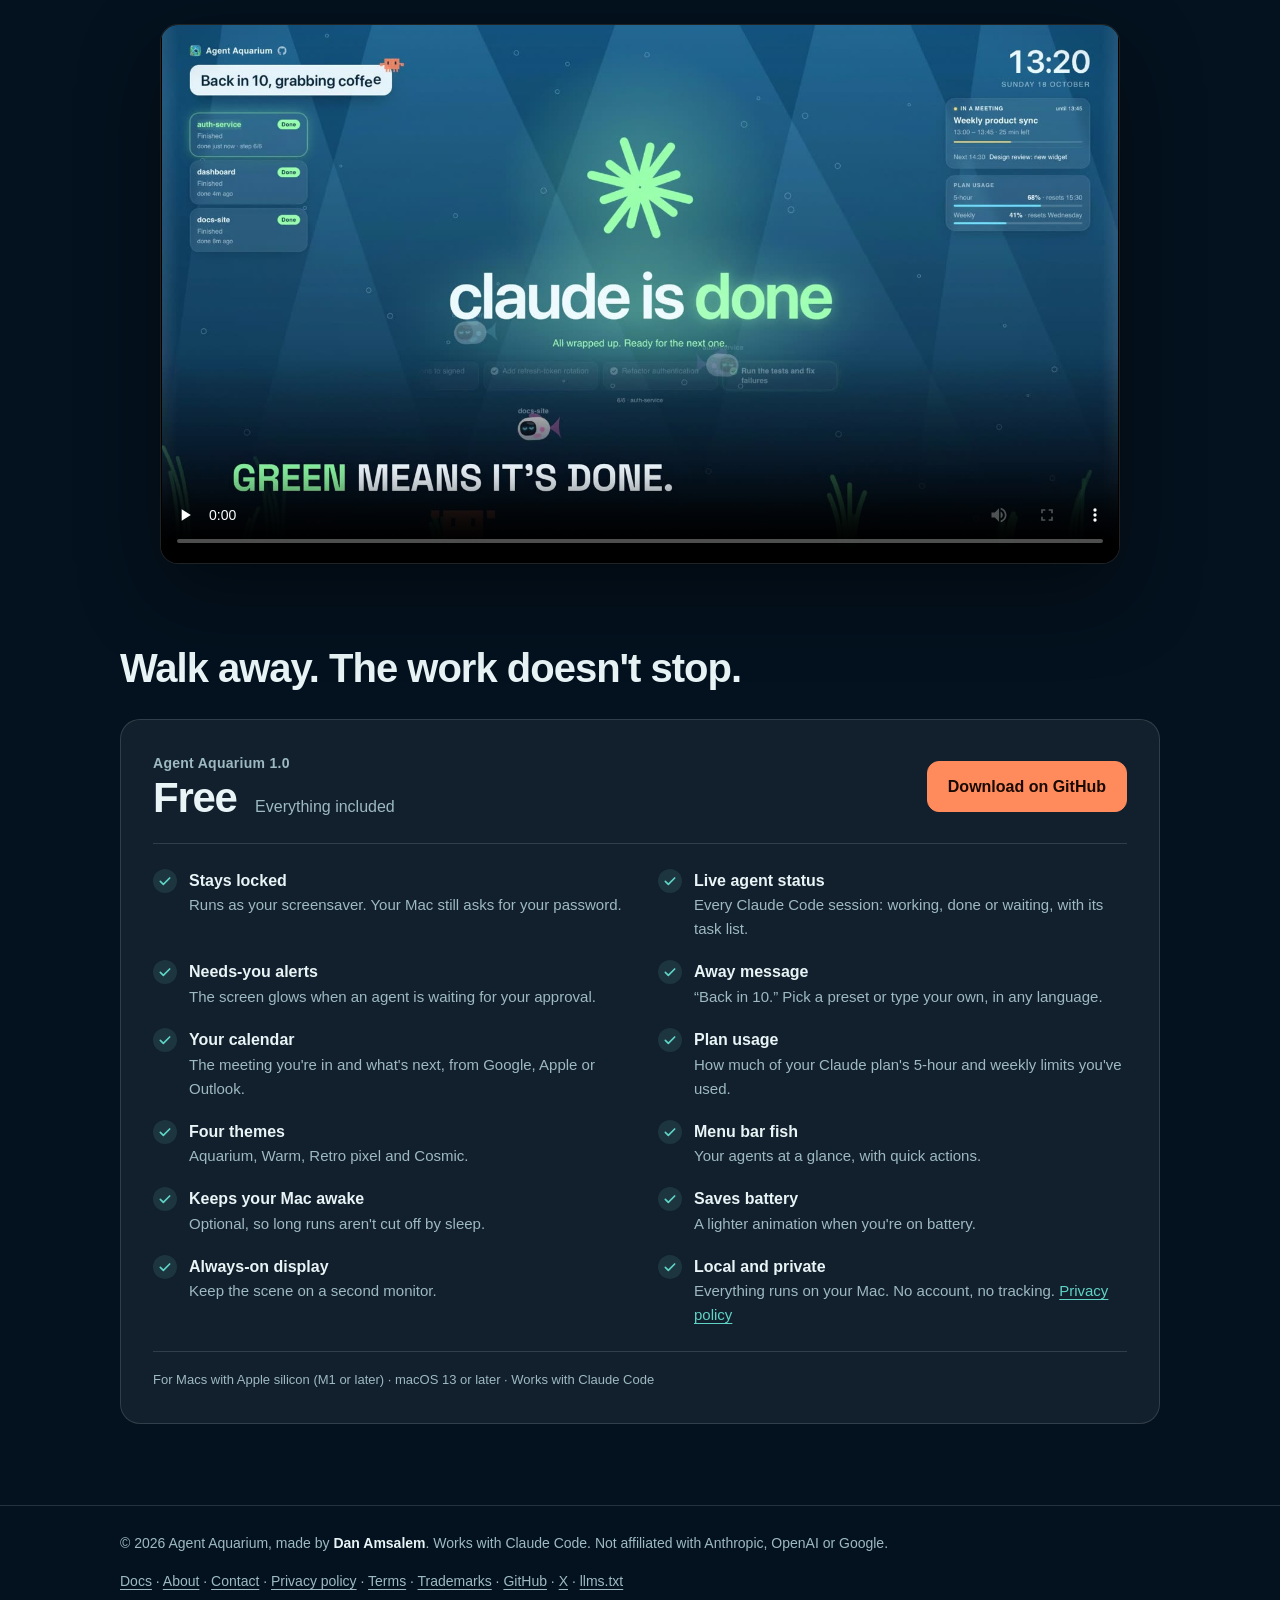
==== commit 3ef67a95: "Site: count visits and download clicks with GoatCounter (no cookies); privacy policy says so" ====
--- a/index.html
+++ b/index.html
@@ -49,7 +49,7 @@
     <h2 class="tagline">Your agents keep working. <em>Don't tap the glass.</em></h2>
     <p>Agent Aquarium is a lock screen for your Mac that shows what your AI coding agents are doing while you're away. Your Mac stays locked, your agents keep going, and everyone walking past can see the work happening.</p>
     <div class="cta">
-      <a class="btn primary" href="https://github.com/danamsalem/agent-aquarium/releases/latest">Download on GitHub</a>
+      <a class="btn primary" href="https://github.com/danamsalem/agent-aquarium/releases/latest" data-goatcounter-click="download-home-top">Download on GitHub</a>
       <a class="btn" href="#features">See what it does</a>
     </div>
     <p class="ask">Like it? <a href="https://github.com/danamsalem/agent-aquarium">Star it on GitHub</a> and <button type="button" class="link" id="share">share it</button> with a friend who codes with agents.</p>
@@ -94,7 +94,7 @@
           <div class="plan-name">Agent Aquarium 1.0</div>
           <div class="plan-price">Free <span>Everything included</span></div>
         </div>
-        <a class="btn primary" href="https://github.com/danamsalem/agent-aquarium/releases/latest">Download on GitHub</a>
+        <a class="btn primary" href="https://github.com/danamsalem/agent-aquarium/releases/latest" data-goatcounter-click="download-home-bottom">Download on GitHub</a>
       </div>
       <ul class="plan-list">
         <li><svg class="check" viewBox="0 0 24 24" aria-hidden="true"><path fill="none" stroke="currentColor" stroke-linecap="round" stroke-linejoin="round" stroke-width="2.5" d="m5 12.5 4.5 4.5L19 7.5"/></svg><div><b>Stays locked</b><span>Runs as your screensaver. Your Mac still asks for your password.</span></div></li>
@@ -190,5 +190,6 @@
   }
 </script>
 <script src="/menu.js" defer></script>
+<script data-goatcounter="https://agentaquarium.goatcounter.com/count" async src="https://gc.zgo.at/count.js"></script>
 </body>
 </html>
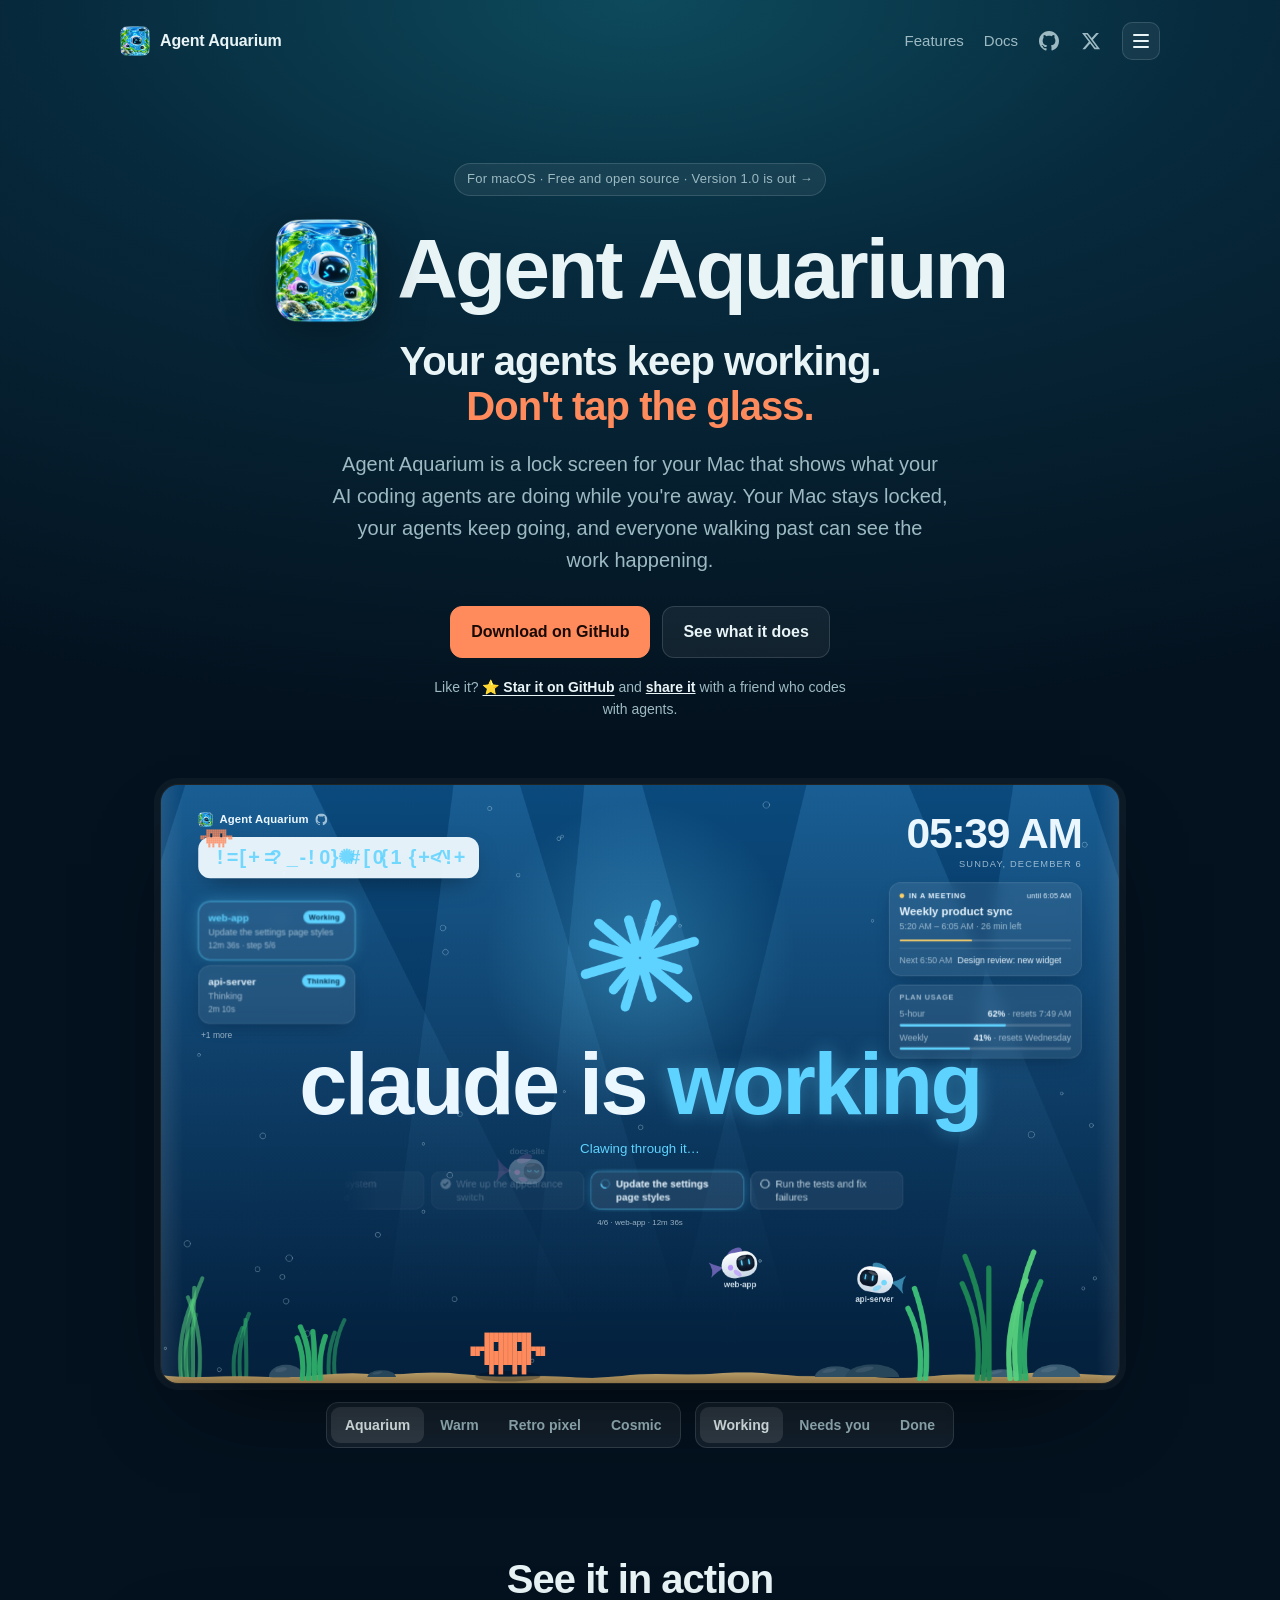
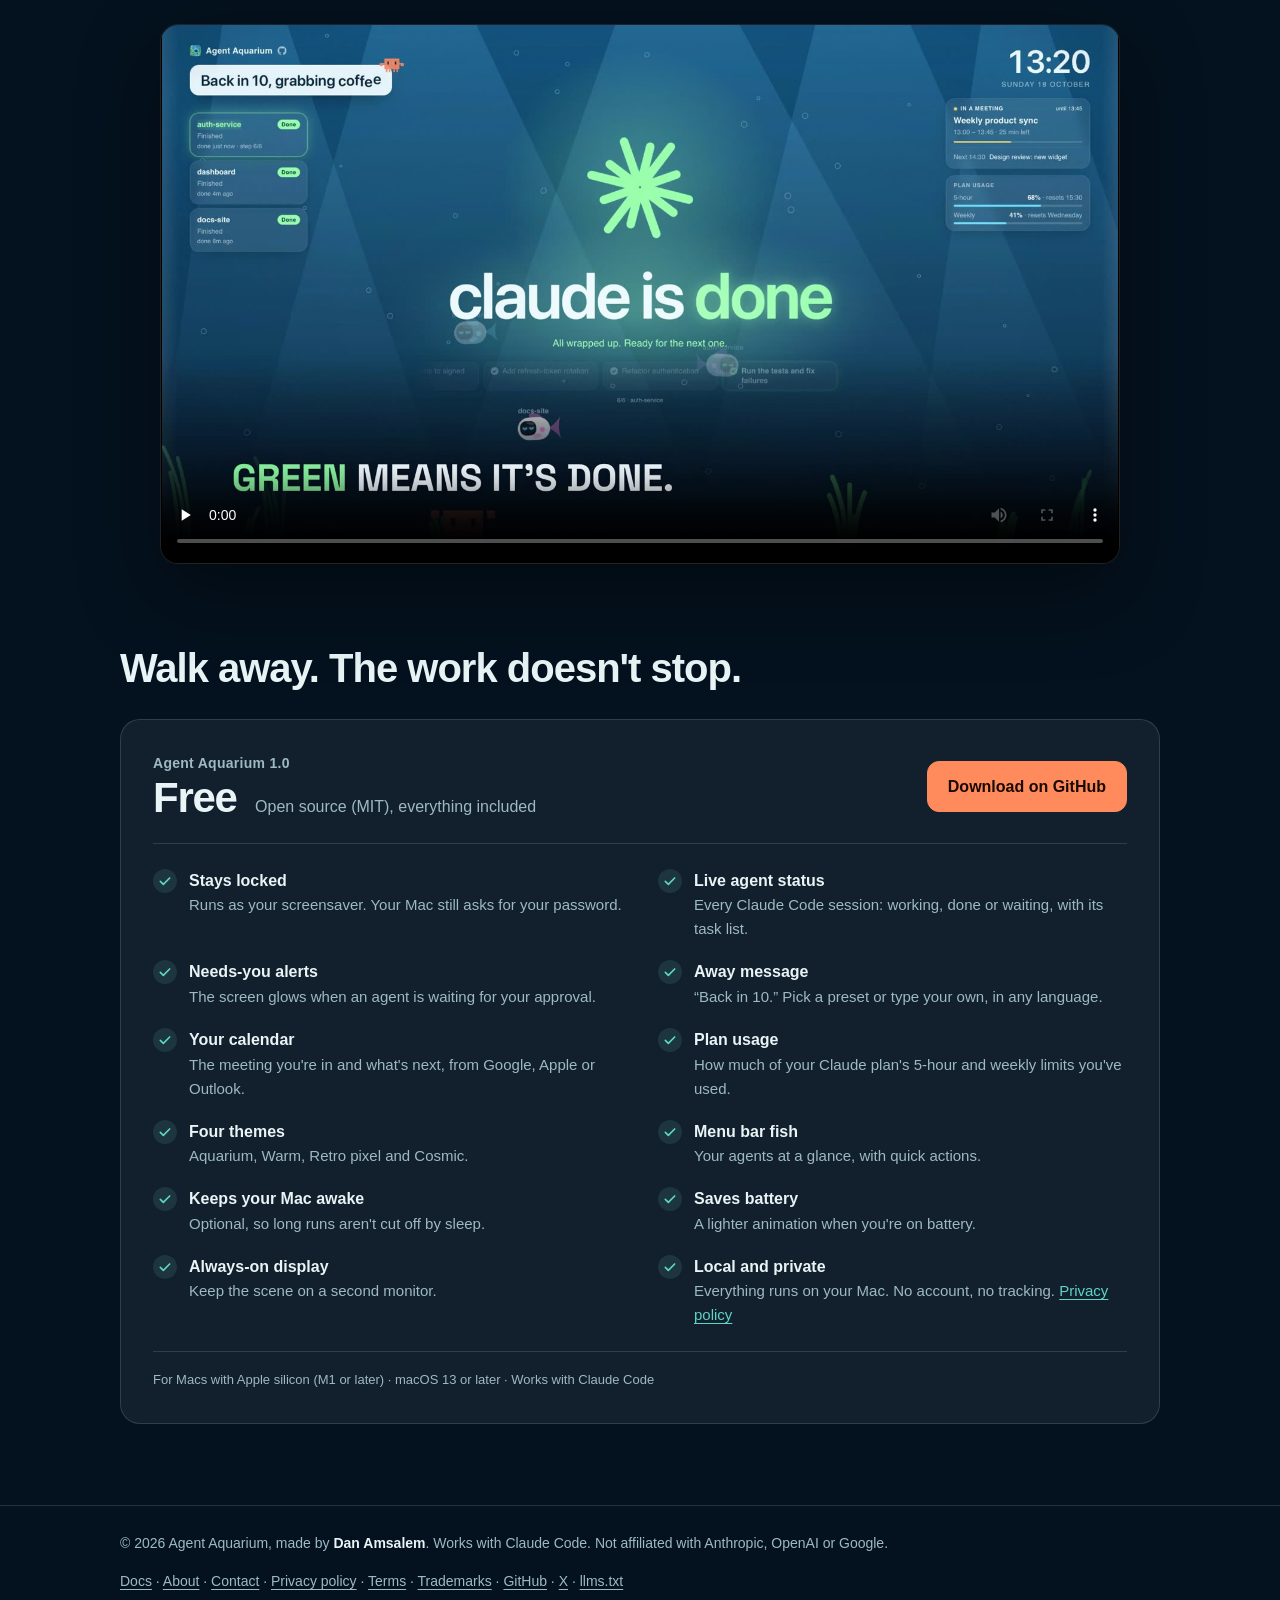
==== commit 44b0200c: "Site: Agent Aquarium is open source (MIT)" ====
--- a/index.html
+++ b/index.html
@@ -44,7 +44,7 @@
 
 <main>
   <section class="wrap hero">
-    <a class="badge" href="https://github.com/danamsalem/agent-aquarium">For macOS · Free · Version 1.0 is out →</a>
+    <a class="badge" href="https://github.com/danamsalem/agent-aquarium">For macOS · Free and open source · Version 1.0 is out →</a>
     <h1><img src="/logo-large.png" alt="" width="120" height="120">Agent Aquarium</h1>
     <h2 class="tagline">Your agents keep working. <em>Don't tap the glass.</em></h2>
     <p>Agent Aquarium is a lock screen for your Mac that shows what your AI coding agents are doing while you're away. Your Mac stays locked, your agents keep going, and everyone walking past can see the work happening.</p>
@@ -52,7 +52,7 @@
       <a class="btn primary" href="https://github.com/danamsalem/agent-aquarium/releases/latest" data-goatcounter-click="download-home-top">Download on GitHub</a>
       <a class="btn" href="#features">See what it does</a>
     </div>
-    <p class="ask">Like it? <a href="https://github.com/danamsalem/agent-aquarium">Star it on GitHub</a> and <button type="button" class="link" id="share">share it</button> with a friend who codes with agents.</p>
+    <p class="ask">Like it? <a href="https://github.com/danamsalem/agent-aquarium">⭐ Star it on GitHub</a> and <button type="button" class="link" id="share">share it</button> with a friend who codes with agents.</p>
 
     <figure class="tank">
       <div class="screen" id="screen">
@@ -92,7 +92,7 @@
       <div class="plan-head">
         <div>
           <div class="plan-name">Agent Aquarium 1.0</div>
-          <div class="plan-price">Free <span>Everything included</span></div>
+          <div class="plan-price">Free <span>Open source (MIT), everything included</span></div>
         </div>
         <a class="btn primary" href="https://github.com/danamsalem/agent-aquarium/releases/latest" data-goatcounter-click="download-home-bottom">Download on GitHub</a>
       </div>
--- a/style.css
+++ b/style.css
@@ -102,6 +102,7 @@
   border: 1px solid var(--line); box-shadow: 0 30px 80px rgba(0, 0, 0, .45); }
 /* Pinned inside the box (like the hero demo), so Safari can't size the page from the video's own 1920px width */
 .player video { position: absolute; inset: 0; width: 100%; height: 100%; object-fit: contain; background: #000; }
+.player iframe { position: absolute; inset: 0; width: 100%; height: 100%; border: 0; }
 
 /* features */
 .features { padding: clamp(48px, 9vh, 96px) 0; }
@@ -122,6 +123,10 @@
 
 /* privacy page */
 .page { padding: clamp(28px, 6vh, 56px) 0 64px; }
+.film .player { margin-top: 0; }
+.film-cta { margin-top: 24px; text-align: center; color: var(--muted); }
+.film-cta + .film-cta { margin-top: 16px; }
+.sr-only { position: absolute; width: 1px; height: 1px; overflow: hidden; clip: rect(0 0 0 0); white-space: nowrap; }
 .doc { max-width: 720px; }
 .doc .updated { margin-top: 8px; color: var(--muted); font-size: 14px; }
 .doc .summary { margin-top: 26px; padding: 18px 20px; border-radius: 14px; background: var(--glass); border: 1px solid var(--line); }
